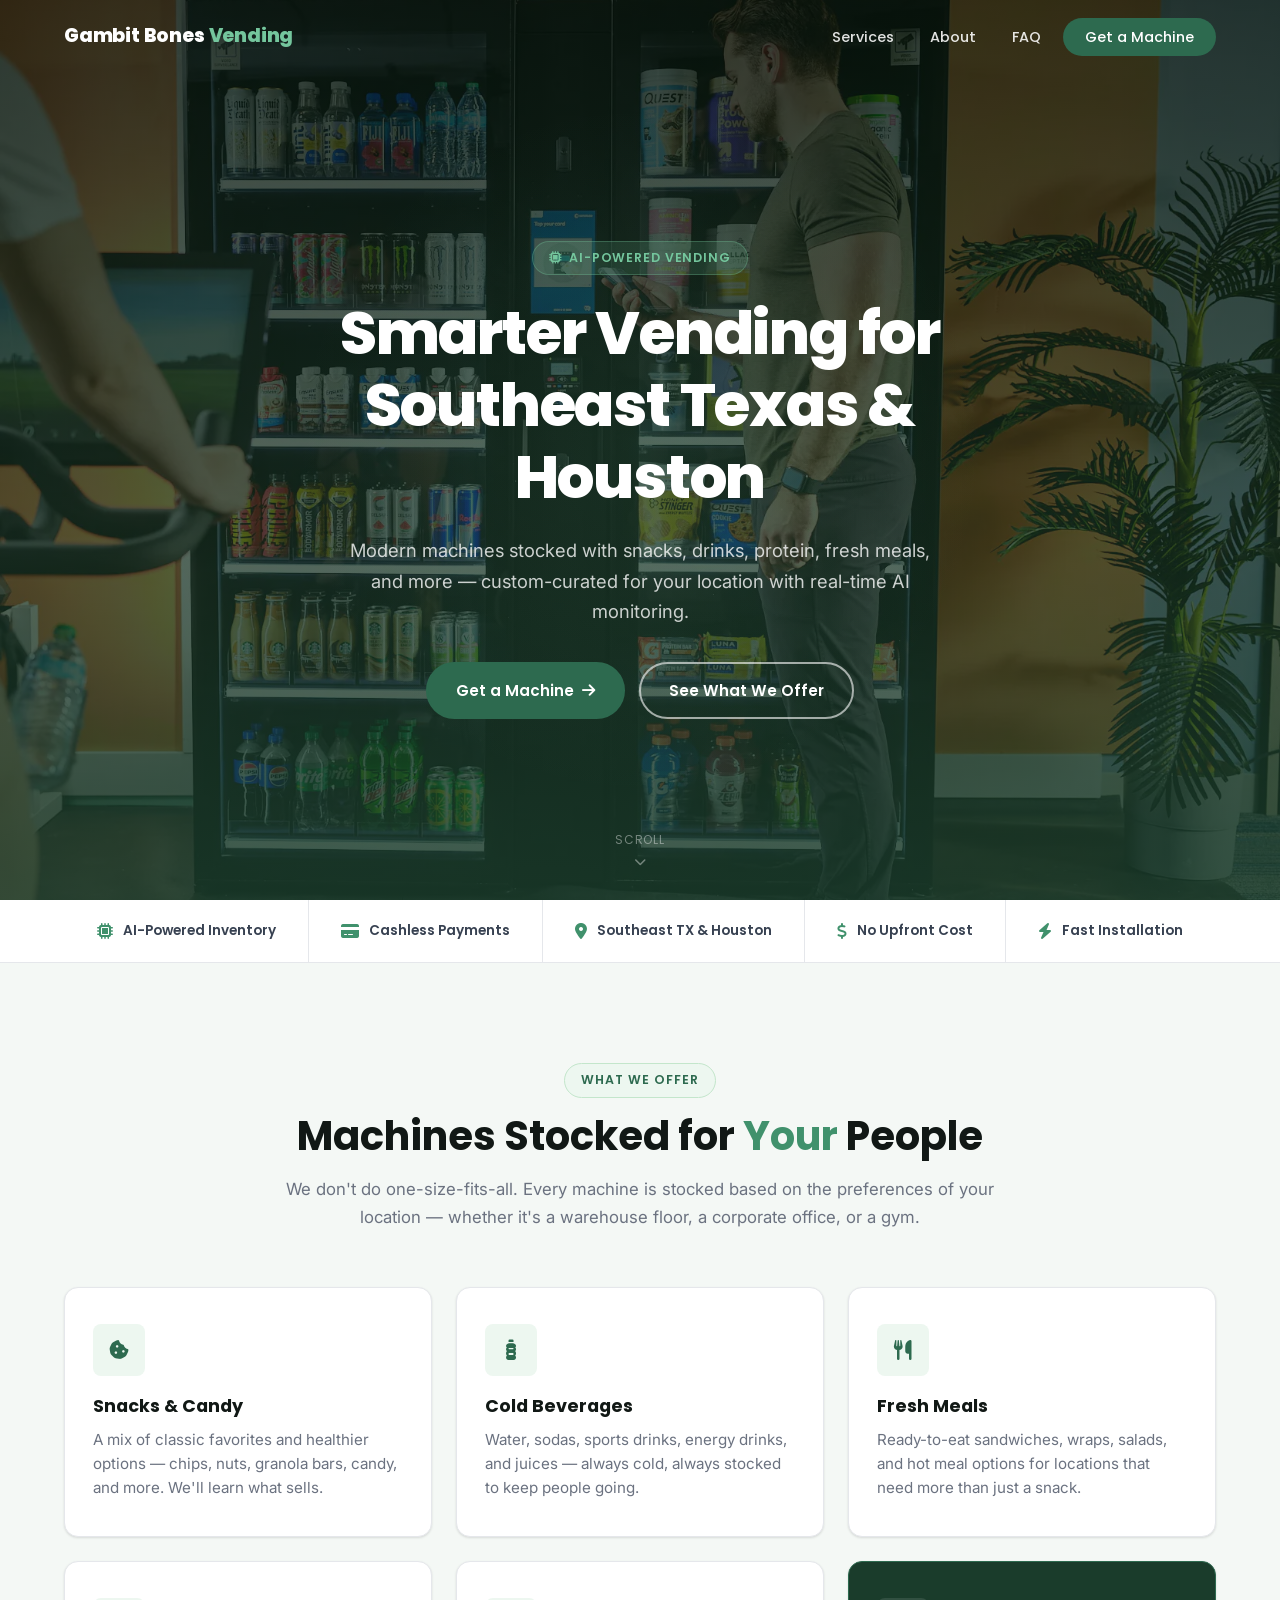
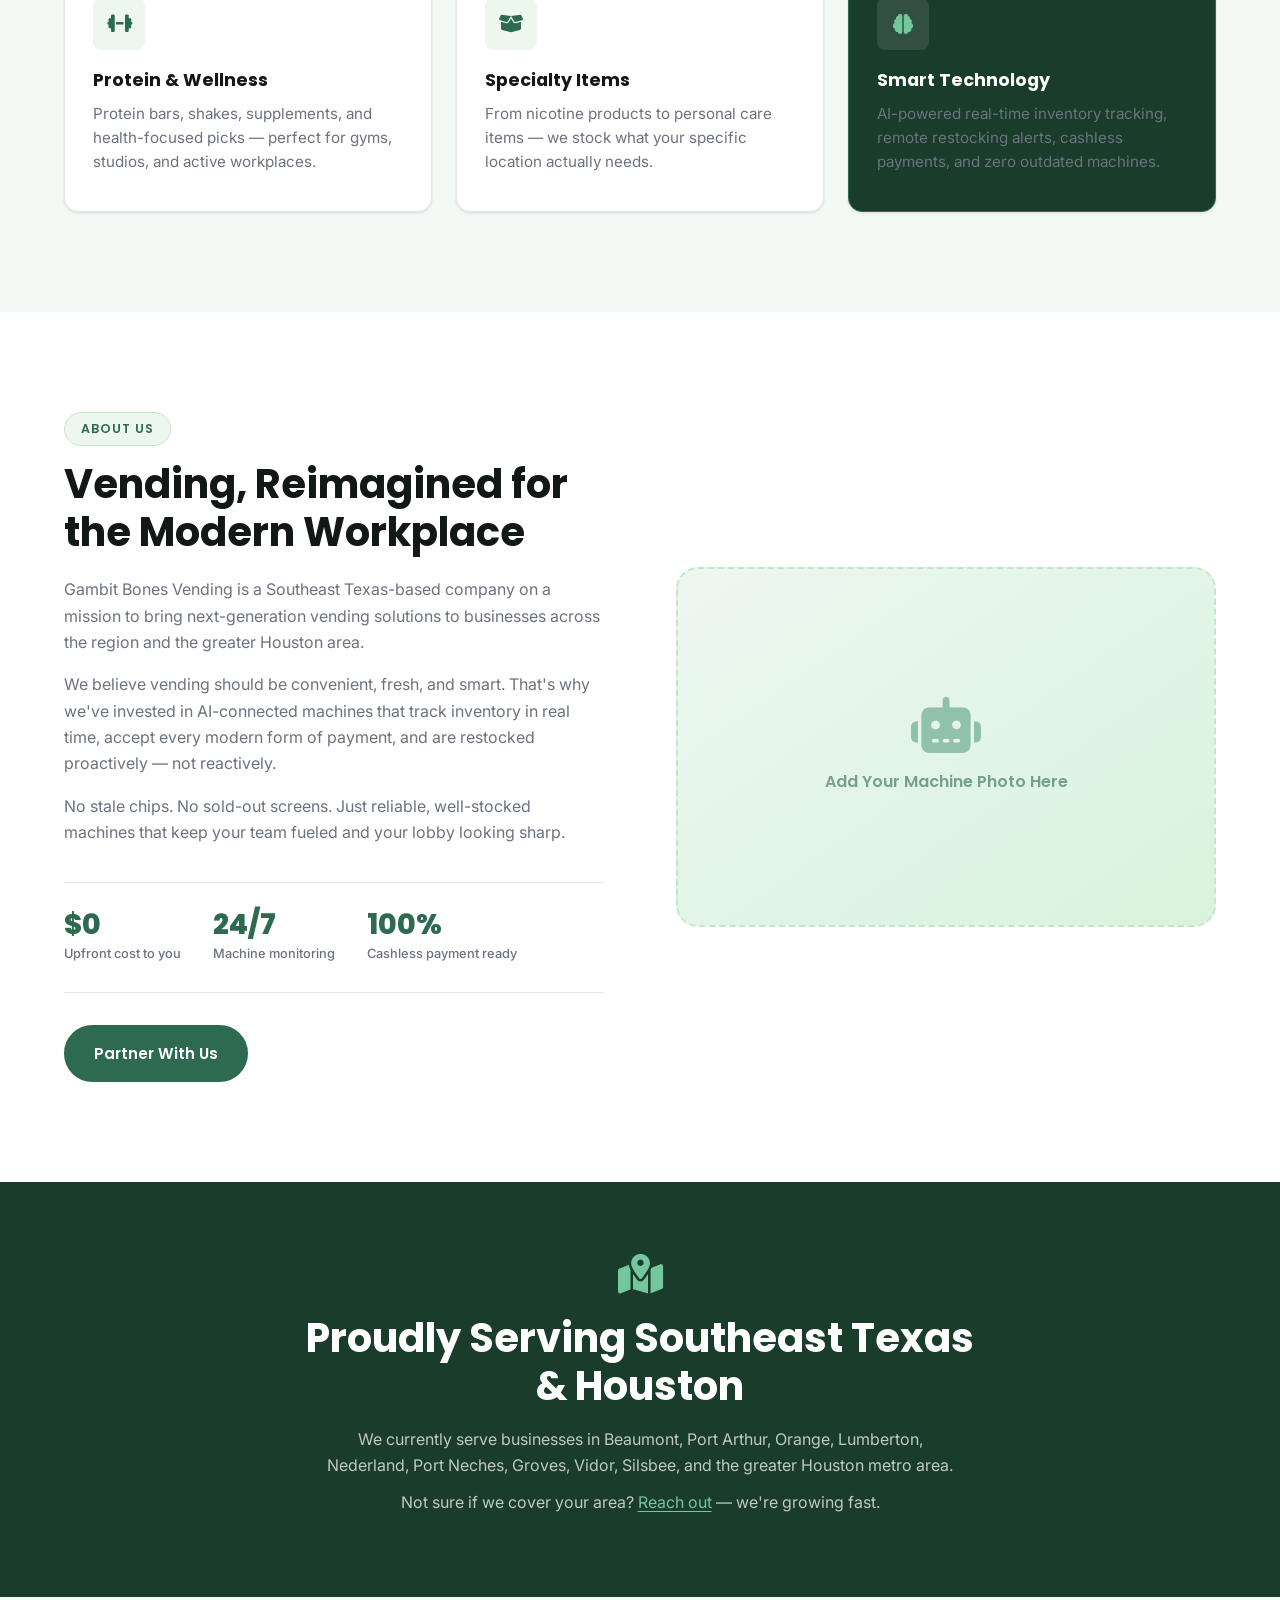
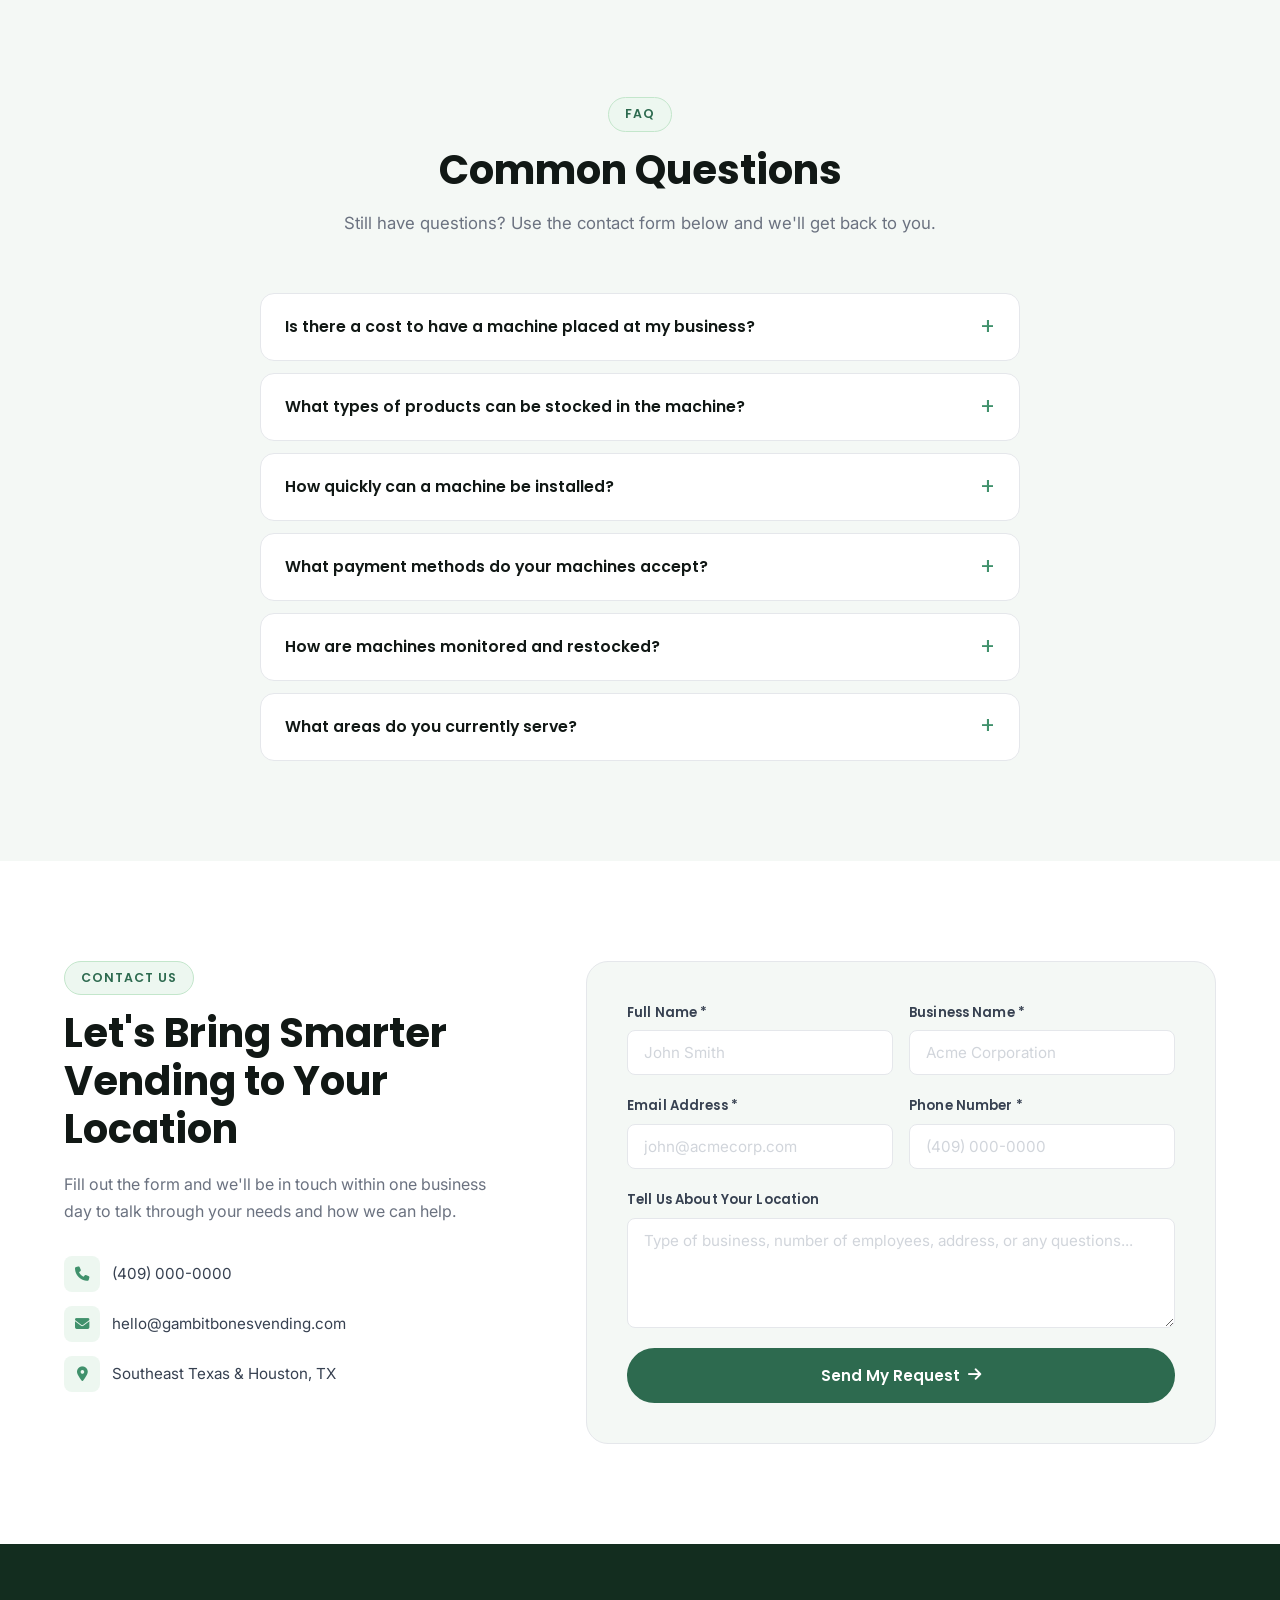
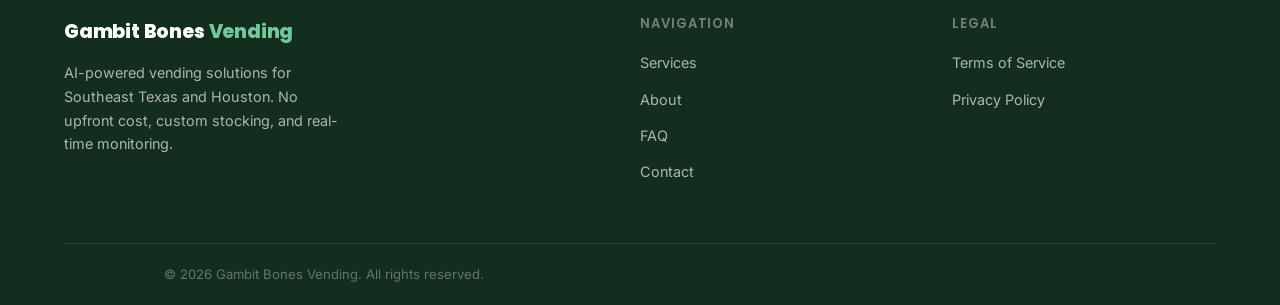
==== index.html @ fe69d811 "Initial commit — Gambit Bones Vending website" ====
<!DOCTYPE html>
<html lang="en">
<head>
  <meta charset="UTF-8" />
  <meta name="viewport" content="width=device-width, initial-scale=1.0" />
  <meta name="description" content="Gambit Bones Vending — AI-powered vending machines serving Southeast Texas and Houston. Custom stocking, cashless payments, and smart monitoring. No upfront cost." />
  <meta name="robots" content="index, follow" />

  <!-- Open Graph -->
  <meta property="og:type" content="website" />
  <meta property="og:title" content="Gambit Bones Vending | Southeast Texas & Houston" />
  <meta property="og:description" content="Modern, AI-powered vending machines for your business. Custom stocking — snacks, drinks, protein, meals, and more." />
  <!-- <meta property="og:image" content="images/og-image.jpg" /> -->

  <title>Gambit Bones Vending | Southeast Texas &amp; Houston</title>

  <!-- Fonts -->
  <link rel="preconnect" href="https://fonts.googleapis.com" />
  <link rel="preconnect" href="https://fonts.gstatic.com" crossorigin />
  <link href="https://fonts.googleapis.com/css2?family=Poppins:wght@400;600;700;800&family=Inter:wght@400;500;600&display=swap" rel="stylesheet" />

  <!-- Font Awesome 6 -->
  <link rel="stylesheet" href="https://cdnjs.cloudflare.com/ajax/libs/font-awesome/6.5.0/css/all.min.css" crossorigin="anonymous" referrerpolicy="no-referrer" />

  <!-- Styles -->
  <link rel="stylesheet" href="css/styles.css" />
</head>
<body>

  <!-- ============================================================
       NAVIGATION
  ============================================================ -->
  <header class="nav-header" id="navHeader">
    <nav class="nav-container" aria-label="Main navigation">

      <a href="#home" class="nav-logo" aria-label="Gambit Bones Vending — home">
        <!--
          LOGO: Replace the text below with your logo image once ready:
          <img src="images/logo.svg" alt="Gambit Bones Vending" height="38" />
        -->
        <span class="logo-text">Gambit Bones <span class="logo-accent">Vending</span></span>
      </a>

      <button class="nav-toggle" id="navToggle" aria-label="Toggle navigation" aria-expanded="false">
        <span></span>
        <span></span>
        <span></span>
      </button>

      <ul class="nav-links" id="navLinks" role="list">
        <li><a href="#services">Services</a></li>
        <li><a href="#about">About</a></li>
        <li><a href="#faq">FAQ</a></li>
        <li><a href="#contact" class="nav-cta">Get a Machine</a></li>
      </ul>

    </nav>
  </header>


  <!-- ============================================================
       HERO
  ============================================================ -->
  <section class="hero" id="home" aria-labelledby="heroHeading">

    <div class="hero-content">
      <span class="hero-badge">
        <i class="fa-solid fa-microchip"></i>
        AI-Powered Vending
      </span>

      <h1 id="heroHeading">
        Smarter Vending for<br />Southeast Texas &amp; Houston
      </h1>

      <p>
        Modern machines stocked with snacks, drinks, protein, fresh meals, and more —
        custom-curated for your location with real-time AI monitoring.
      </p>

      <div class="hero-cta-group">
        <a href="#contact" class="btn btn-primary">
          Get a Machine <i class="fa-solid fa-arrow-right"></i>
        </a>
        <a href="#services" class="btn btn-outline">
          See What We Offer
        </a>
      </div>
    </div>

    <div class="hero-scroll-hint" aria-hidden="true">
      <span>Scroll</span>
      <i class="fa-solid fa-chevron-down"></i>
    </div>

  </section>


  <!-- ============================================================
       TRUST BAR
  ============================================================ -->
  <section class="trust-bar" aria-label="Key features">
    <div class="container">
      <ul class="trust-items" role="list">
        <li class="trust-item">
          <i class="fa-solid fa-microchip" aria-hidden="true"></i>
          <span>AI-Powered Inventory</span>
        </li>
        <li class="trust-item">
          <i class="fa-solid fa-credit-card" aria-hidden="true"></i>
          <span>Cashless Payments</span>
        </li>
        <li class="trust-item">
          <i class="fa-solid fa-location-dot" aria-hidden="true"></i>
          <span>Southeast TX &amp; Houston</span>
        </li>
        <li class="trust-item">
          <i class="fa-solid fa-dollar-sign" aria-hidden="true"></i>
          <span>No Upfront Cost</span>
        </li>
        <li class="trust-item">
          <i class="fa-solid fa-bolt" aria-hidden="true"></i>
          <span>Fast Installation</span>
        </li>
      </ul>
    </div>
  </section>


  <!-- ============================================================
       SERVICES
  ============================================================ -->
  <section class="services" id="services" aria-labelledby="servicesHeading">
    <div class="container">

      <div class="section-header">
        <span class="section-tag">What We Offer</span>
        <h2 id="servicesHeading">Machines Stocked for <em>Your</em> People</h2>
        <p>
          We don't do one-size-fits-all. Every machine is stocked based on the preferences
          of your location — whether it's a warehouse floor, a corporate office, or a gym.
        </p>
      </div>

      <div class="services-grid">

        <div class="service-card">
          <div class="service-icon" aria-hidden="true"><i class="fa-solid fa-cookie-bite"></i></div>
          <h3>Snacks &amp; Candy</h3>
          <p>A mix of classic favorites and healthier options — chips, nuts, granola bars, candy, and more. We'll learn what sells.</p>
        </div>

        <div class="service-card">
          <div class="service-icon" aria-hidden="true"><i class="fa-solid fa-bottle-water"></i></div>
          <h3>Cold Beverages</h3>
          <p>Water, sodas, sports drinks, energy drinks, and juices — always cold, always stocked to keep people going.</p>
        </div>

        <div class="service-card">
          <div class="service-icon" aria-hidden="true"><i class="fa-solid fa-utensils"></i></div>
          <h3>Fresh Meals</h3>
          <p>Ready-to-eat sandwiches, wraps, salads, and hot meal options for locations that need more than just a snack.</p>
        </div>

        <div class="service-card">
          <div class="service-icon" aria-hidden="true"><i class="fa-solid fa-dumbbell"></i></div>
          <h3>Protein &amp; Wellness</h3>
          <p>Protein bars, shakes, supplements, and health-focused picks — perfect for gyms, studios, and active workplaces.</p>
        </div>

        <div class="service-card">
          <div class="service-icon" aria-hidden="true"><i class="fa-solid fa-box-open"></i></div>
          <h3>Specialty Items</h3>
          <p>From nicotine products to personal care items — we stock what your specific location actually needs.</p>
        </div>

        <div class="service-card service-card--featured">
          <div class="service-icon" aria-hidden="true"><i class="fa-solid fa-brain"></i></div>
          <h3>Smart Technology</h3>
          <p>AI-powered real-time inventory tracking, remote restocking alerts, cashless payments, and zero outdated machines.</p>
        </div>

      </div>
    </div>
  </section>


  <!-- ============================================================
       ABOUT
  ============================================================ -->
  <section class="about" id="about" aria-labelledby="aboutHeading">
    <div class="container">
      <div class="about-grid">

        <div class="about-content">
          <span class="section-tag">About Us</span>
          <h2 id="aboutHeading">Vending, Reimagined for the Modern Workplace</h2>

          <p>
            Gambit Bones Vending is a Southeast Texas-based company on a mission to bring
            next-generation vending solutions to businesses across the region and the greater
            Houston area.
          </p>
          <p>
            We believe vending should be convenient, fresh, and smart. That's why we've invested
            in AI-connected machines that track inventory in real time, accept every modern form
            of payment, and are restocked proactively — not reactively.
          </p>
          <p>
            No stale chips. No sold-out screens. Just reliable, well-stocked machines that keep
            your team fueled and your lobby looking sharp.
          </p>

          <div class="about-stats" aria-label="Key stats">
            <div class="stat">
              <span class="stat-number">$0</span>
              <span class="stat-label">Upfront cost to you</span>
            </div>
            <div class="stat">
              <span class="stat-number">24/7</span>
              <span class="stat-label">Machine monitoring</span>
            </div>
            <div class="stat">
              <span class="stat-number">100%</span>
              <span class="stat-label">Cashless payment ready</span>
            </div>
          </div>

          <a href="#contact" class="btn btn-primary">Partner With Us</a>
        </div>

        <div class="about-image">
          <!--
            PHOTO: Replace this placeholder with your vending machine photo:
            <img src="images/about-machine.jpg" alt="Gambit Bones Vending machine in an office setting"
                 style="width:100%;border-radius:22px;object-fit:cover;" />
          -->
          <div class="about-image-placeholder" aria-hidden="true">
            <i class="fa-solid fa-robot"></i>
            <p>Add Your Machine Photo Here</p>
          </div>
        </div>

      </div>
    </div>
  </section>


  <!-- ============================================================
       SERVICE AREA BANNER
  ============================================================ -->
  <section class="area" aria-labelledby="areaHeading">
    <div class="container">
      <div class="area-content">
        <i class="fa-solid fa-map-location-dot area-icon" aria-hidden="true"></i>
        <h2 id="areaHeading">Proudly Serving Southeast Texas &amp; Houston</h2>
        <p>
          We currently serve businesses in Beaumont, Port Arthur, Orange, Lumberton, Nederland,
          Port Neches, Groves, Vidor, Silsbee, and the greater Houston metro area.
        </p>
        <p>
          Not sure if we cover your area?
          <a href="#contact">Reach out</a> — we're growing fast.
        </p>
      </div>
    </div>
  </section>


  <!-- ============================================================
       FAQ
  ============================================================ -->
  <section class="faq" id="faq" aria-labelledby="faqHeading">
    <div class="container">

      <div class="section-header">
        <span class="section-tag">FAQ</span>
        <h2 id="faqHeading">Common Questions</h2>
        <p>Still have questions? Use the contact form below and we'll get back to you.</p>
      </div>

      <div class="faq-list">

        <details class="faq-item">
          <summary>Is there a cost to have a machine placed at my business?</summary>
          <div class="faq-answer">
            <p>
              No — there is no upfront cost to businesses. We handle machine placement,
              installation, stocking, and maintenance at no charge to you. We earn revenue
              from product sales, making it a win-win for your business.
            </p>
          </div>
        </details>

        <details class="faq-item">
          <summary>What types of products can be stocked in the machine?</summary>
          <div class="faq-answer">
            <p>
              We offer a wide variety of products including snacks, candy, cold beverages,
              protein bars and shakes, fresh meals, and specialty items. Every machine is
              tailored to the preferences and needs of your specific location.
            </p>
          </div>
        </details>

        <details class="faq-item">
          <summary>How quickly can a machine be installed?</summary>
          <div class="faq-answer">
            <p>
              After we assess your space and finalize the placement agreement, most
              installations are completed within a few business days. We handle all
              logistics — you just pick the spot.
            </p>
          </div>
        </details>

        <details class="faq-item">
          <summary>What payment methods do your machines accept?</summary>
          <div class="faq-answer">
            <p>
              Our machines accept all major credit and debit cards, contactless payments
              (Apple Pay, Google Pay), and cash where applicable. We're cashless-first
              because it's faster, cleaner, and more convenient.
            </p>
          </div>
        </details>

        <details class="faq-item">
          <summary>How are machines monitored and restocked?</summary>
          <div class="faq-answer">
            <p>
              Our machines are connected to an AI-powered monitoring system that tracks
              inventory levels in real time. We receive automated restocking alerts and
              schedule service visits proactively — so your machine is never empty or
              running stale product.
            </p>
          </div>
        </details>

        <details class="faq-item">
          <summary>What areas do you currently serve?</summary>
          <div class="faq-answer">
            <p>
              We serve Southeast Texas — including Beaumont, Port Arthur, Orange, Nederland,
              Lumberton, Vidor, and surrounding communities — as well as the greater Houston
              metro area. Contact us to confirm availability at your specific location.
            </p>
          </div>
        </details>

      </div>
    </div>
  </section>


  <!-- ============================================================
       CONTACT / LEAD FORM
  ============================================================ -->
  <section class="contact" id="contact" aria-labelledby="contactHeading">
    <div class="container">
      <div class="contact-grid">

        <div class="contact-info">
          <span class="section-tag">Contact Us</span>
          <h2 id="contactHeading">Let's Bring Smarter Vending to Your Location</h2>
          <p>
            Fill out the form and we'll be in touch within one business day to talk through
            your needs and how we can help.
          </p>

          <ul class="contact-details" role="list">
            <li>
              <i class="fa-solid fa-phone" aria-hidden="true"></i>
              <!-- Replace with real phone number -->
              <a href="tel:+14090000000">(409) 000-0000</a>
            </li>
            <li>
              <i class="fa-solid fa-envelope" aria-hidden="true"></i>
              <!-- Replace with real email -->
              <a href="mailto:hello@gambitbonesvending.com">hello@gambitbonesvending.com</a>
            </li>
            <li>
              <i class="fa-solid fa-location-dot" aria-hidden="true"></i>
              Southeast Texas &amp; Houston, TX
            </li>
          </ul>
        </div>

        <div class="contact-form-wrapper">
          <!--
            Netlify Forms: This form is automatically processed by Netlify.
            The data-netlify="true" attribute enables form capture.
            The netlify-honeypot="bot-field" helps prevent spam.
          -->
          <form
            name="contact"
            method="POST"
            data-netlify="true"
            netlify-honeypot="bot-field"
            class="contact-form"
            id="contactForm"
            novalidate
          >
            <input type="hidden" name="form-name" value="contact" />

            <!-- Honeypot spam prevention — hidden from real users -->
            <p class="hidden" aria-hidden="true">
              <label>Do not fill this out: <input name="bot-field" tabindex="-1" /></label>
            </p>

            <div class="form-row">
              <div class="form-group">
                <label for="name">Full Name <span aria-hidden="true">*</span></label>
                <input
                  type="text"
                  id="name"
                  name="name"
                  placeholder="John Smith"
                  required
                  autocomplete="name"
                />
              </div>
              <div class="form-group">
                <label for="business">Business Name <span aria-hidden="true">*</span></label>
                <input
                  type="text"
                  id="business"
                  name="business"
                  placeholder="Acme Corporation"
                  required
                  autocomplete="organization"
                />
              </div>
            </div>

            <div class="form-row">
              <div class="form-group">
                <label for="email">Email Address <span aria-hidden="true">*</span></label>
                <input
                  type="email"
                  id="email"
                  name="email"
                  placeholder="john@acmecorp.com"
                  required
                  autocomplete="email"
                />
              </div>
              <div class="form-group">
                <label for="phone">Phone Number <span aria-hidden="true">*</span></label>
                <input
                  type="tel"
                  id="phone"
                  name="phone"
                  placeholder="(409) 000-0000"
                  required
                  autocomplete="tel"
                />
              </div>
            </div>

            <div class="form-group">
              <label for="message">Tell Us About Your Location</label>
              <textarea
                id="message"
                name="message"
                rows="4"
                placeholder="Type of business, number of employees, address, or any questions..."
              ></textarea>
            </div>

            <button type="submit" class="btn btn-primary btn-full" id="submitBtn">
              Send My Request <i class="fa-solid fa-arrow-right" aria-hidden="true"></i>
            </button>

          </form>
        </div>

      </div>
    </div>
  </section>


  <!-- ============================================================
       FOOTER
  ============================================================ -->
  <footer class="footer">
    <div class="container">

      <div class="footer-top">

        <div class="footer-brand">
          <span class="logo-text">Gambit Bones <span class="logo-accent">Vending</span></span>
          <p>AI-powered vending solutions for Southeast Texas and Houston. No upfront cost, custom stocking, and real-time monitoring.</p>
        </div>

        <div class="footer-links">
          <h4>Navigation</h4>
          <ul role="list">
            <li><a href="#services">Services</a></li>
            <li><a href="#about">About</a></li>
            <li><a href="#faq">FAQ</a></li>
            <li><a href="#contact">Contact</a></li>
          </ul>
        </div>

        <div class="footer-legal">
          <h4>Legal</h4>
          <ul role="list">
            <li><a href="terms.html">Terms of Service</a></li>
            <li><a href="privacy.html">Privacy Policy</a></li>
          </ul>
        </div>

      </div>

      <div class="footer-bottom">
        <p>&copy; <span id="footerYear">2026</span> Gambit Bones Vending. All rights reserved.</p>
      </div>

    </div>
  </footer>


  <!-- ============================================================
       SCRIPTS
  ============================================================ -->
  <script>
    // ── Mobile nav toggle ──
    const navToggle = document.getElementById('navToggle');
    const navLinks  = document.getElementById('navLinks');
    const navHeader = document.getElementById('navHeader');

    navToggle.addEventListener('click', () => {
      const isOpen = navLinks.classList.toggle('open');
      navToggle.classList.toggle('active', isOpen);
      navToggle.setAttribute('aria-expanded', String(isOpen));
    });

    // Close mobile nav on link click
    navLinks.querySelectorAll('a').forEach(link => {
      link.addEventListener('click', () => {
        navLinks.classList.remove('open');
        navToggle.classList.remove('active');
        navToggle.setAttribute('aria-expanded', 'false');
      });
    });

    // Sticky nav style on scroll
    window.addEventListener('scroll', () => {
      navHeader.classList.toggle('scrolled', window.scrollY > 24);
    });

    // ── Contact form – Netlify AJAX submission ──
    const form      = document.getElementById('contactForm');
    const submitBtn = document.getElementById('submitBtn');

    form.addEventListener('submit', async function (e) {
      e.preventDefault();

      submitBtn.disabled = true;
      submitBtn.innerHTML = '<i class="fa-solid fa-spinner fa-spin"></i> Sending…';

      const formData = new FormData(form);

      try {
        const response = await fetch('/', {
          method: 'POST',
          headers: { 'Content-Type': 'application/x-www-form-urlencoded' },
          body: new URLSearchParams(formData).toString(),
        });

        if (!response.ok) throw new Error('Network response was not ok');

        // Replace form with success state
        form.innerHTML = `
          <div class="form-success" role="status" aria-live="polite">
            <i class="fa-solid fa-circle-check" aria-hidden="true"></i>
            <h3>We Got Your Request!</h3>
            <p>Thanks for reaching out. We'll be in touch within one business day.</p>
          </div>
        `;
      } catch (err) {
        submitBtn.disabled = false;
        submitBtn.innerHTML = 'Send My Request <i class="fa-solid fa-arrow-right"></i>';
        alert('Something went wrong. Please try again or contact us directly by phone.');
      }
    });

    // ── Footer year ──
    document.getElementById('footerYear').textContent = new Date().getFullYear();
  </script>

</body>
</html>
---- css/styles.css ----
/* =============================================================
   Gambit Bones Vending — Stylesheet
   Colors: white palette + dark green accents
   Fonts: Poppins (headings) + Inter (body)
============================================================= */

/* -------------------------
   1. Custom Properties
------------------------- */
:root {
  --white: #ffffff;
  --off-white: #f4f8f5;
  --green-900: #132d1f;
  --green-800: #1a3c2b;
  --green-700: #2d6a4f;
  --green-600: #40916c;
  --green-400: #74c69d;
  --green-100: #d8f3dc;
  --green-50: #edf7f0;

  --text-900: #111815;
  --text-700: #374151;
  --text-500: #6b7280;
  --text-300: #d1d5db;
  --border: #e5e7eb;
  --border-green: #c3e6cb;

  --shadow-sm: 0 1px 3px rgba(0, 0, 0, 0.07), 0 1px 2px rgba(0, 0, 0, 0.05);
  --shadow-md: 0 4px 16px rgba(0, 0, 0, 0.09);
  --shadow-lg: 0 10px 40px rgba(0, 0, 0, 0.12);

  --radius-sm: 8px;
  --radius-md: 14px;
  --radius-lg: 22px;
  --radius-full: 100px;

  --transition: 0.22s ease;
  --max-width: 1200px;
}

/* -------------------------
   2. Reset & Base
------------------------- */
*, *::before, *::after {
  box-sizing: border-box;
  margin: 0;
  padding: 0;
}

html {
  scroll-behavior: smooth;
  font-size: 16px;
  overflow-x: hidden;
}

body {
  font-family: 'Inter', system-ui, -apple-system, sans-serif;
  color: var(--text-700);
  background: var(--white);
  line-height: 1.65;
  -webkit-font-smoothing: antialiased;
  overflow-x: hidden;
}

img, svg {
  display: block;
  max-width: 100%;
}

a {
  color: var(--green-700);
  text-decoration: none;
  transition: color var(--transition);
}

a:hover { color: var(--green-600); }

ul { list-style: none; }

/* -------------------------
   3. Typography
------------------------- */
h1, h2, h3, h4 {
  font-family: 'Poppins', sans-serif;
  color: var(--text-900);
  line-height: 1.2;
  font-weight: 700;
}

h1 { font-size: clamp(2.1rem, 5.5vw, 3.75rem); font-weight: 800; }
h2 { font-size: clamp(1.7rem, 3.5vw, 2.5rem); }
h3 { font-size: 1.25rem; }

p { max-width: 65ch; }

em { font-style: normal; color: var(--green-600); }

/* -------------------------
   4. Layout Utilities
------------------------- */
.container {
  width: 100%;
  max-width: var(--max-width);
  margin: 0 auto;
  padding: 0 24px;
}

.hidden { display: none !important; }

/* -------------------------
   5. Buttons
------------------------- */
.btn {
  display: inline-flex;
  align-items: center;
  gap: 8px;
  padding: 14px 28px;
  border-radius: var(--radius-full);
  font-family: 'Poppins', sans-serif;
  font-weight: 600;
  font-size: 0.95rem;
  cursor: pointer;
  border: 2px solid transparent;
  transition: all var(--transition);
  text-decoration: none;
}

.btn-primary {
  background: var(--green-700);
  color: var(--white);
  border-color: var(--green-700);
}
.btn-primary:hover {
  background: var(--green-800);
  border-color: var(--green-800);
  color: var(--white);
  transform: translateY(-1px);
  box-shadow: 0 6px 20px rgba(45, 106, 79, 0.35);
}

.btn-outline {
  background: transparent;
  color: var(--white);
  border-color: rgba(255, 255, 255, 0.6);
}
.btn-outline:hover {
  background: rgba(255, 255, 255, 0.12);
  border-color: var(--white);
  color: var(--white);
}

.btn-full { width: 100%; justify-content: center; }

/* -------------------------
   6. Section Header
------------------------- */
.section-header {
  text-align: center;
  margin-bottom: 56px;
}

.section-header p {
  font-size: 1.05rem;
  color: var(--text-500);
  margin: 16px auto 0;
}

.section-tag {
  display: inline-block;
  background: var(--green-50);
  color: var(--green-700);
  font-family: 'Poppins', sans-serif;
  font-size: 0.78rem;
  font-weight: 600;
  letter-spacing: 0.08em;
  text-transform: uppercase;
  padding: 6px 16px;
  border-radius: var(--radius-full);
  margin-bottom: 14px;
  border: 1px solid var(--border-green);
}

/* -------------------------
   7. Navigation
------------------------- */
.nav-header {
  position: fixed;
  top: 0;
  left: 0;
  right: 0;
  z-index: 1000;
  background: transparent;
  transition: background var(--transition), box-shadow var(--transition);
}

.nav-header.scrolled {
  background: rgba(255, 255, 255, 0.97);
  box-shadow: var(--shadow-sm);
  backdrop-filter: blur(8px);
}

.nav-container {
  display: flex;
  align-items: center;
  justify-content: space-between;
  max-width: var(--max-width);
  margin: 0 auto;
  padding: 0 24px;
  height: 72px;
}

.logo-text {
  font-family: 'Poppins', sans-serif;
  font-size: 1.2rem;
  font-weight: 800;
  color: var(--white);
  transition: color var(--transition);
  letter-spacing: -0.01em;
}

.nav-header.scrolled .logo-text { color: var(--text-900); }

.logo-accent { color: var(--green-400); }

.nav-header.scrolled .logo-accent { color: var(--green-600); }

.nav-links {
  display: flex;
  align-items: center;
  gap: 8px;
}

.nav-links li a {
  font-family: 'Poppins', sans-serif;
  font-size: 0.9rem;
  font-weight: 500;
  color: rgba(255, 255, 255, 0.88);
  padding: 8px 14px;
  border-radius: var(--radius-sm);
  transition: all var(--transition);
}

.nav-header.scrolled .nav-links li a {
  color: var(--text-700);
}

.nav-links li a:hover {
  color: var(--white);
  background: rgba(255, 255, 255, 0.1);
}

.nav-header.scrolled .nav-links li a:hover {
  color: var(--green-700);
  background: var(--green-50);
}

.nav-cta {
  background: var(--green-700) !important;
  color: var(--white) !important;
  border-radius: var(--radius-full) !important;
  padding: 9px 22px !important;
}

.nav-cta:hover {
  background: var(--green-800) !important;
  color: var(--white) !important;
  box-shadow: 0 4px 14px rgba(45, 106, 79, 0.3);
}

/* Hamburger */
.nav-toggle {
  display: none;
  flex-direction: column;
  gap: 5px;
  background: none;
  border: none;
  cursor: pointer;
  padding: 6px;
}

.nav-toggle span {
  display: block;
  width: 24px;
  height: 2px;
  background: var(--white);
  border-radius: 2px;
  transition: transform 0.28s ease, opacity 0.28s ease;
}

.nav-header.scrolled .nav-toggle span { background: var(--text-900); }

.nav-toggle.active span:nth-child(1) { transform: translateY(7px) rotate(45deg); }
.nav-toggle.active span:nth-child(2) { opacity: 0; }
.nav-toggle.active span:nth-child(3) { transform: translateY(-7px) rotate(-45deg); }

/* -------------------------
   8. Hero
------------------------- */
.hero {
  min-height: 100vh;
  display: flex;
  align-items: center;
  justify-content: center;
  text-align: center;
  position: relative;
  background-color: var(--green-800);
  background-image:
    linear-gradient(to bottom, rgba(6, 20, 12, 0.80) 0%, rgba(19, 45, 31, 0.72) 60%, rgba(26, 60, 43, 0.85) 100%),
    url('../assets/download.webp');
  background-size: cover;
  background-position: center 20%;
  overflow: hidden;
}

/* decorative circle */
.hero::before {
  content: '';
  position: absolute;
  width: 700px;
  height: 700px;
  border-radius: 50%;
  background: radial-gradient(circle, rgba(116, 198, 157, 0.08) 0%, transparent 70%);
  top: 50%;
  left: 50%;
  transform: translate(-50%, -50%);
  pointer-events: none;
}

.hero-content {
  position: relative;
  z-index: 1;
  padding: 120px 24px 60px;
  max-width: 820px;
  width: 100%;
}

.hero-badge {
  display: inline-flex;
  align-items: center;
  gap: 7px;
  background: rgba(116, 198, 157, 0.15);
  color: var(--green-400);
  border: 1px solid rgba(116, 198, 157, 0.3);
  font-family: 'Poppins', sans-serif;
  font-size: 0.78rem;
  font-weight: 600;
  letter-spacing: 0.07em;
  text-transform: uppercase;
  padding: 6px 16px;
  border-radius: var(--radius-full);
  margin-bottom: 22px;
}

.hero-content h1 {
  color: var(--white);
  margin-bottom: 22px;
  letter-spacing: -0.02em;
}

.hero-content p {
  font-size: clamp(1rem, 2vw, 1.15rem);
  color: rgba(255, 255, 255, 0.78);
  margin: 0 auto 36px;
  max-width: 600px;
}

.hero-cta-group {
  display: flex;
  gap: 14px;
  justify-content: center;
  flex-wrap: wrap;
}

.hero-scroll-hint {
  position: absolute;
  bottom: 32px;
  left: 50%;
  transform: translateX(-50%);
  display: flex;
  flex-direction: column;
  align-items: center;
  gap: 6px;
  color: rgba(255, 255, 255, 0.4);
  font-size: 0.75rem;
  font-family: 'Poppins', sans-serif;
  letter-spacing: 0.06em;
  text-transform: uppercase;
  animation: bounce 2s infinite;
}

@keyframes bounce {
  0%, 100% { transform: translateX(-50%) translateY(0); }
  50% { transform: translateX(-50%) translateY(6px); }
}

/* -------------------------
   9. Trust Bar
------------------------- */
.trust-bar {
  background: var(--white);
  border-bottom: 1px solid var(--border);
  padding: 0;
}

.trust-items {
  display: flex;
  align-items: center;
  justify-content: center;
  flex-wrap: wrap;
  gap: 0;
  padding: 0;
}

.trust-item {
  display: flex;
  align-items: center;
  gap: 10px;
  padding: 20px 32px;
  border-right: 1px solid var(--border);
  font-family: 'Poppins', sans-serif;
  font-size: 0.85rem;
  font-weight: 600;
  color: var(--text-700);
}

.trust-item:last-child { border-right: none; }

.trust-item i {
  color: var(--green-600);
  font-size: 1rem;
}

/* Grid children: prevent content from blowing out grid tracks */
.services-grid > *,
.about-grid > *,
.contact-grid > *,
.footer-top > * {
  min-width: 0;
}

/* -------------------------
   10. Services
------------------------- */
.services {
  padding: 100px 0;
  background: var(--off-white);
}

.services-grid {
  display: grid;
  grid-template-columns: repeat(3, 1fr);
  gap: 24px;
}

.service-card {
  background: var(--white);
  border-radius: var(--radius-md);
  padding: 36px 28px;
  border: 1px solid var(--border);
  transition: all var(--transition);
  box-shadow: var(--shadow-sm);
}

.service-card:hover {
  transform: translateY(-4px);
  box-shadow: var(--shadow-lg);
  border-color: var(--border-green);
}

.service-card--featured {
  background: var(--green-800);
  border-color: var(--green-700);
  color: rgba(255, 255, 255, 0.85);
}

.service-card--featured h3 { color: var(--white); }
.service-card--featured p { color: rgba(255, 255, 255, 0.75); max-width: 100%; }
.service-card--featured .service-icon { background: rgba(255, 255, 255, 0.1); color: var(--green-400); }
.service-card--featured:hover { border-color: var(--green-600); }

.service-icon {
  width: 52px;
  height: 52px;
  background: var(--green-50);
  color: var(--green-700);
  border-radius: var(--radius-sm);
  display: flex;
  align-items: center;
  justify-content: center;
  font-size: 1.25rem;
  margin-bottom: 20px;
}

.service-card h3 {
  margin-bottom: 10px;
  font-size: 1.1rem;
}

.service-card p {
  font-size: 0.95rem;
  color: var(--text-500);
  max-width: 100%;
  line-height: 1.6;
}

/* -------------------------
   11. About
------------------------- */
.about {
  padding: 100px 0;
  background: var(--white);
}

.about-grid {
  display: grid;
  grid-template-columns: 1fr 1fr;
  gap: 72px;
  align-items: center;
}

.about-content .section-tag { margin-bottom: 14px; }

.about-content h2 { margin-bottom: 20px; }

.about-content p {
  color: var(--text-500);
  margin-bottom: 16px;
  max-width: 100%;
  font-size: 1rem;
}

.about-stats {
  display: flex;
  gap: 32px;
  margin: 36px 0 32px;
  padding: 28px 0;
  border-top: 1px solid var(--border);
  border-bottom: 1px solid var(--border);
}

.stat {
  display: flex;
  flex-direction: column;
  gap: 4px;
}

.stat-number {
  font-family: 'Poppins', sans-serif;
  font-size: 1.75rem;
  font-weight: 800;
  color: var(--green-700);
  line-height: 1;
}

.stat-label {
  font-size: 0.8rem;
  color: var(--text-500);
  font-weight: 500;
}

.about-image {
  position: relative;
}

/*
  -------------------------------------------------------
  ABOUT SECTION PHOTO:
  To use a real photo, replace .about-image-placeholder
  with: <img src="images/about-machine.jpg" alt="Gambit Bones Vending Machine" />
  and add this CSS: img { border-radius: var(--radius-lg); object-fit: cover; }
  -------------------------------------------------------
*/
.about-image-placeholder {
  background: linear-gradient(145deg, var(--green-50) 0%, var(--green-100) 100%);
  border-radius: var(--radius-lg);
  border: 2px dashed var(--border-green);
  display: flex;
  flex-direction: column;
  align-items: center;
  justify-content: center;
  padding: 72px 40px;
  text-align: center;
  min-height: 360px;
  gap: 16px;
}

.about-image-placeholder i {
  font-size: 3.5rem;
  color: var(--green-600);
  opacity: 0.5;
}

.about-image-placeholder p {
  color: var(--green-700);
  font-family: 'Poppins', sans-serif;
  font-weight: 600;
  font-size: 1rem;
  opacity: 0.6;
  max-width: 100%;
  text-align: center;
}

/* -------------------------
   12. Service Area
------------------------- */
.area {
  background: var(--green-800);
  padding: 72px 0;
  text-align: center;
}

.area-content { max-width: 680px; margin: 0 auto; }

.area-icon {
  font-size: 2.5rem;
  color: var(--green-400);
  margin-bottom: 20px;
}

.area-content h2 {
  color: var(--white);
  margin-bottom: 16px;
}

.area-content p {
  color: rgba(255, 255, 255, 0.72);
  margin: 0 auto 10px;
  font-size: 1rem;
}

.area-content a {
  color: var(--green-400);
  text-decoration: underline;
  text-underline-offset: 3px;
}

.area-content a:hover { color: var(--green-100); }

/* -------------------------
   13. FAQ
------------------------- */
.faq {
  padding: 100px 0;
  background: var(--off-white);
}

.faq-list {
  max-width: 760px;
  margin: 0 auto;
  display: flex;
  flex-direction: column;
  gap: 12px;
}

.faq-item {
  background: var(--white);
  border: 1px solid var(--border);
  border-radius: var(--radius-md);
  overflow: hidden;
  transition: border-color var(--transition), box-shadow var(--transition);
}

.faq-item[open] {
  border-color: var(--border-green);
  box-shadow: var(--shadow-sm);
}

.faq-item summary {
  display: flex;
  align-items: center;
  justify-content: space-between;
  padding: 20px 24px;
  cursor: pointer;
  font-family: 'Poppins', sans-serif;
  font-size: 0.98rem;
  font-weight: 600;
  color: var(--text-900);
  list-style: none;
  user-select: none;
  transition: color var(--transition);
  gap: 16px;
}

.faq-item summary::-webkit-details-marker { display: none; }

.faq-item summary::after {
  content: '+';
  font-size: 1.4rem;
  font-weight: 400;
  color: var(--green-600);
  flex-shrink: 0;
  transition: transform var(--transition);
  line-height: 1;
}

.faq-item[open] summary::after {
  transform: rotate(45deg);
}

.faq-item[open] summary { color: var(--green-700); }

.faq-answer {
  padding: 0 24px 20px;
}

.faq-answer p {
  font-size: 0.97rem;
  color: var(--text-500);
  line-height: 1.7;
  max-width: 100%;
}

/* -------------------------
   14. Contact & Form
------------------------- */
.contact {
  padding: 100px 0;
  background: var(--white);
}

.contact-grid {
  display: grid;
  grid-template-columns: 1fr 1.4fr;
  gap: 72px;
  align-items: start;
}

.contact-info .section-tag { margin-bottom: 14px; }

.contact-info h2 { margin-bottom: 18px; }

.contact-info > p {
  color: var(--text-500);
  margin-bottom: 32px;
  max-width: 100%;
}

.contact-details {
  display: flex;
  flex-direction: column;
  gap: 14px;
}

.contact-details li {
  display: flex;
  align-items: center;
  gap: 12px;
  font-size: 0.95rem;
  color: var(--text-700);
}

.contact-details i {
  width: 36px;
  height: 36px;
  background: var(--green-50);
  color: var(--green-600);
  border-radius: var(--radius-sm);
  display: flex;
  align-items: center;
  justify-content: center;
  flex-shrink: 0;
  font-size: 0.9rem;
}

.contact-details a {
  color: var(--text-700);
}

.contact-details a:hover {
  color: var(--green-700);
}

/* Form */
.contact-form-wrapper {
  background: var(--off-white);
  border-radius: var(--radius-lg);
  padding: 40px;
  border: 1px solid var(--border);
}

.contact-form {
  display: flex;
  flex-direction: column;
  gap: 20px;
}

.form-row {
  display: grid;
  grid-template-columns: 1fr 1fr;
  gap: 16px;
}

.form-group {
  display: flex;
  flex-direction: column;
  gap: 7px;
}

.form-group label {
  font-family: 'Poppins', sans-serif;
  font-size: 0.82rem;
  font-weight: 600;
  color: var(--text-700);
  letter-spacing: 0.01em;
}

.form-group input,
.form-group textarea {
  width: 100%;
  padding: 12px 16px;
  border: 1.5px solid var(--border);
  border-radius: var(--radius-sm);
  font-family: 'Inter', sans-serif;
  font-size: 0.95rem;
  color: var(--text-900);
  background: var(--white);
  transition: border-color var(--transition), box-shadow var(--transition);
  outline: none;
}

.form-group input::placeholder,
.form-group textarea::placeholder {
  color: var(--text-300);
}

.form-group input:focus,
.form-group textarea:focus {
  border-color: var(--green-600);
  box-shadow: 0 0 0 3px rgba(64, 145, 108, 0.15);
}

.form-group textarea {
  resize: vertical;
  min-height: 110px;
}

.form-success {
  display: flex;
  flex-direction: column;
  align-items: center;
  text-align: center;
  padding: 40px 20px;
  gap: 14px;
}

.form-success i {
  font-size: 3rem;
  color: var(--green-600);
}

.form-success h3 {
  font-size: 1.3rem;
  color: var(--text-900);
}

.form-success p {
  color: var(--text-500);
  max-width: 100%;
}

/* -------------------------
   15. Footer
------------------------- */
.footer {
  background: var(--green-900);
  color: rgba(255, 255, 255, 0.65);
  padding: 72px 0 0;
}

.footer-top {
  display: grid;
  grid-template-columns: 2fr 1fr 1fr;
  gap: 48px;
  padding-bottom: 48px;
  border-bottom: 1px solid rgba(255, 255, 255, 0.1);
}

.footer-brand .logo-text {
  color: var(--white);
  display: inline-block;
  margin-bottom: 14px;
}

.footer-brand p {
  font-size: 0.9rem;
  line-height: 1.65;
  max-width: 280px;
}

.footer-links h4,
.footer-legal h4 {
  font-family: 'Poppins', sans-serif;
  font-size: 0.82rem;
  font-weight: 600;
  letter-spacing: 0.07em;
  text-transform: uppercase;
  color: rgba(255, 255, 255, 0.4);
  margin-bottom: 18px;
}

.footer-links ul li,
.footer-legal ul li {
  margin-bottom: 10px;
}

.footer-links ul li a,
.footer-legal ul li a {
  color: rgba(255, 255, 255, 0.65);
  font-size: 0.9rem;
  transition: color var(--transition);
}

.footer-links ul li a:hover,
.footer-legal ul li a:hover {
  color: var(--white);
}

.footer-bottom {
  padding: 20px 0;
  text-align: center;
  font-size: 0.82rem;
  color: rgba(255, 255, 255, 0.35);
}

/* -------------------------
   16. Inner Pages (Terms / Privacy)
------------------------- */
.inner-page-header {
  background: var(--green-800);
  padding: 120px 0 64px;
  text-align: center;
}

.inner-page-header h1 {
  color: var(--white);
  font-size: clamp(1.8rem, 4vw, 2.8rem);
}

.inner-page-header p {
  color: rgba(255, 255, 255, 0.65);
  font-size: 0.9rem;
  margin: 12px auto 0;
}

.inner-page-content {
  padding: 72px 0 96px;
  background: var(--white);
}

.inner-page-content .container {
  max-width: 760px;
}

.inner-page-content h2 {
  font-size: 1.3rem;
  margin-top: 40px;
  margin-bottom: 12px;
  color: var(--text-900);
}

.inner-page-content p,
.inner-page-content li {
  font-size: 0.97rem;
  color: var(--text-500);
  line-height: 1.75;
  max-width: 100%;
  margin-bottom: 12px;
}

.inner-page-content ul {
  list-style: disc;
  padding-left: 24px;
}

.inner-page-content a { color: var(--green-700); text-decoration: underline; text-underline-offset: 3px; }

/* -------------------------
   17. Media Queries
------------------------- */
@media (max-width: 1024px) {
  .services-grid {
    grid-template-columns: repeat(2, 1fr);
  }

  .about-grid {
    gap: 48px;
  }

  .trust-item {
    padding: 18px 20px;
  }
}

@media (max-width: 840px) {
  .contact-grid {
    grid-template-columns: 1fr;
    gap: 48px;
  }

  .footer-top {
    grid-template-columns: 1fr 1fr;
  }

  .footer-brand {
    grid-column: 1 / -1;
  }

  .about-grid {
    grid-template-columns: 1fr;
  }

  .about-image { order: -1; }
}

@media (max-width: 768px) {
  /* Nav mobile */
  .nav-toggle { display: flex; }

  .nav-links {
    position: fixed;
    top: 0;
    left: 0;
    right: 0;
    background: rgba(19, 45, 31, 0.98);
    backdrop-filter: blur(10px);
    flex-direction: column;
    align-items: stretch;
    /* 72px nav bar height + original 16px top padding */
    padding: 88px 24px 28px;
    gap: 4px;
    transform: translateY(-100%);
    visibility: hidden;
    transition: transform 0.3s ease, visibility 0.3s ease;
    border-bottom: 1px solid rgba(255, 255, 255, 0.1);
    z-index: 999;
  }

  .nav-links.open {
    transform: translateY(0);
    visibility: visible;
  }

  .nav-links li a {
    display: block;
    padding: 12px 16px;
    font-size: 1rem;
    color: rgba(255, 255, 255, 0.88);
    border-radius: var(--radius-sm);
  }

  .nav-cta {
    margin-top: 8px;
    text-align: center;
  }

  .nav-header.scrolled .nav-links { background: rgba(255, 255, 255, 0.97); }
  .nav-header.scrolled .nav-links li a { color: var(--text-700); }

  /* Services */
  .services-grid {
    grid-template-columns: 1fr;
  }

  /* Trust bar */
  .trust-items {
    flex-direction: column;
    align-items: flex-start;
  }

  .trust-item {
    border-right: none;
    border-bottom: 1px solid var(--border);
    width: 100%;
    padding: 16px 24px;
  }

  .trust-item:last-child { border-bottom: none; }

  /* Contact form */
  .form-row { grid-template-columns: 1fr; }

  .contact-form-wrapper { padding: 28px 20px; }

  /* About stats */
  .about-stats { gap: 20px; }
  .stat-number { font-size: 1.4rem; }
}

@media (max-width: 540px) {
  .hero-cta-group {
    flex-direction: column;
    align-items: center;
  }

  .btn { width: 100%; justify-content: center; }
  .btn-outline { width: auto; }

  .footer-top { grid-template-columns: 1fr; gap: 32px; }
}

@media (max-width: 480px) {
  /* Stack about stats vertically on very small screens */
  .about-stats {
    flex-direction: column;
    gap: 16px;
  }

  .stat {
    flex-direction: row;
    align-items: center;
    gap: 12px;
  }

  .stat-number { font-size: 1.3rem; }

  /* Reduce section vertical padding */
  .services,
  .about,
  .faq,
  .contact {
    padding: 64px 0;
  }

  /* Tighten section header spacing */
  .section-header { margin-bottom: 36px; }

  /* Tighten container horizontal padding */
  .container { padding: 0 16px; }
}
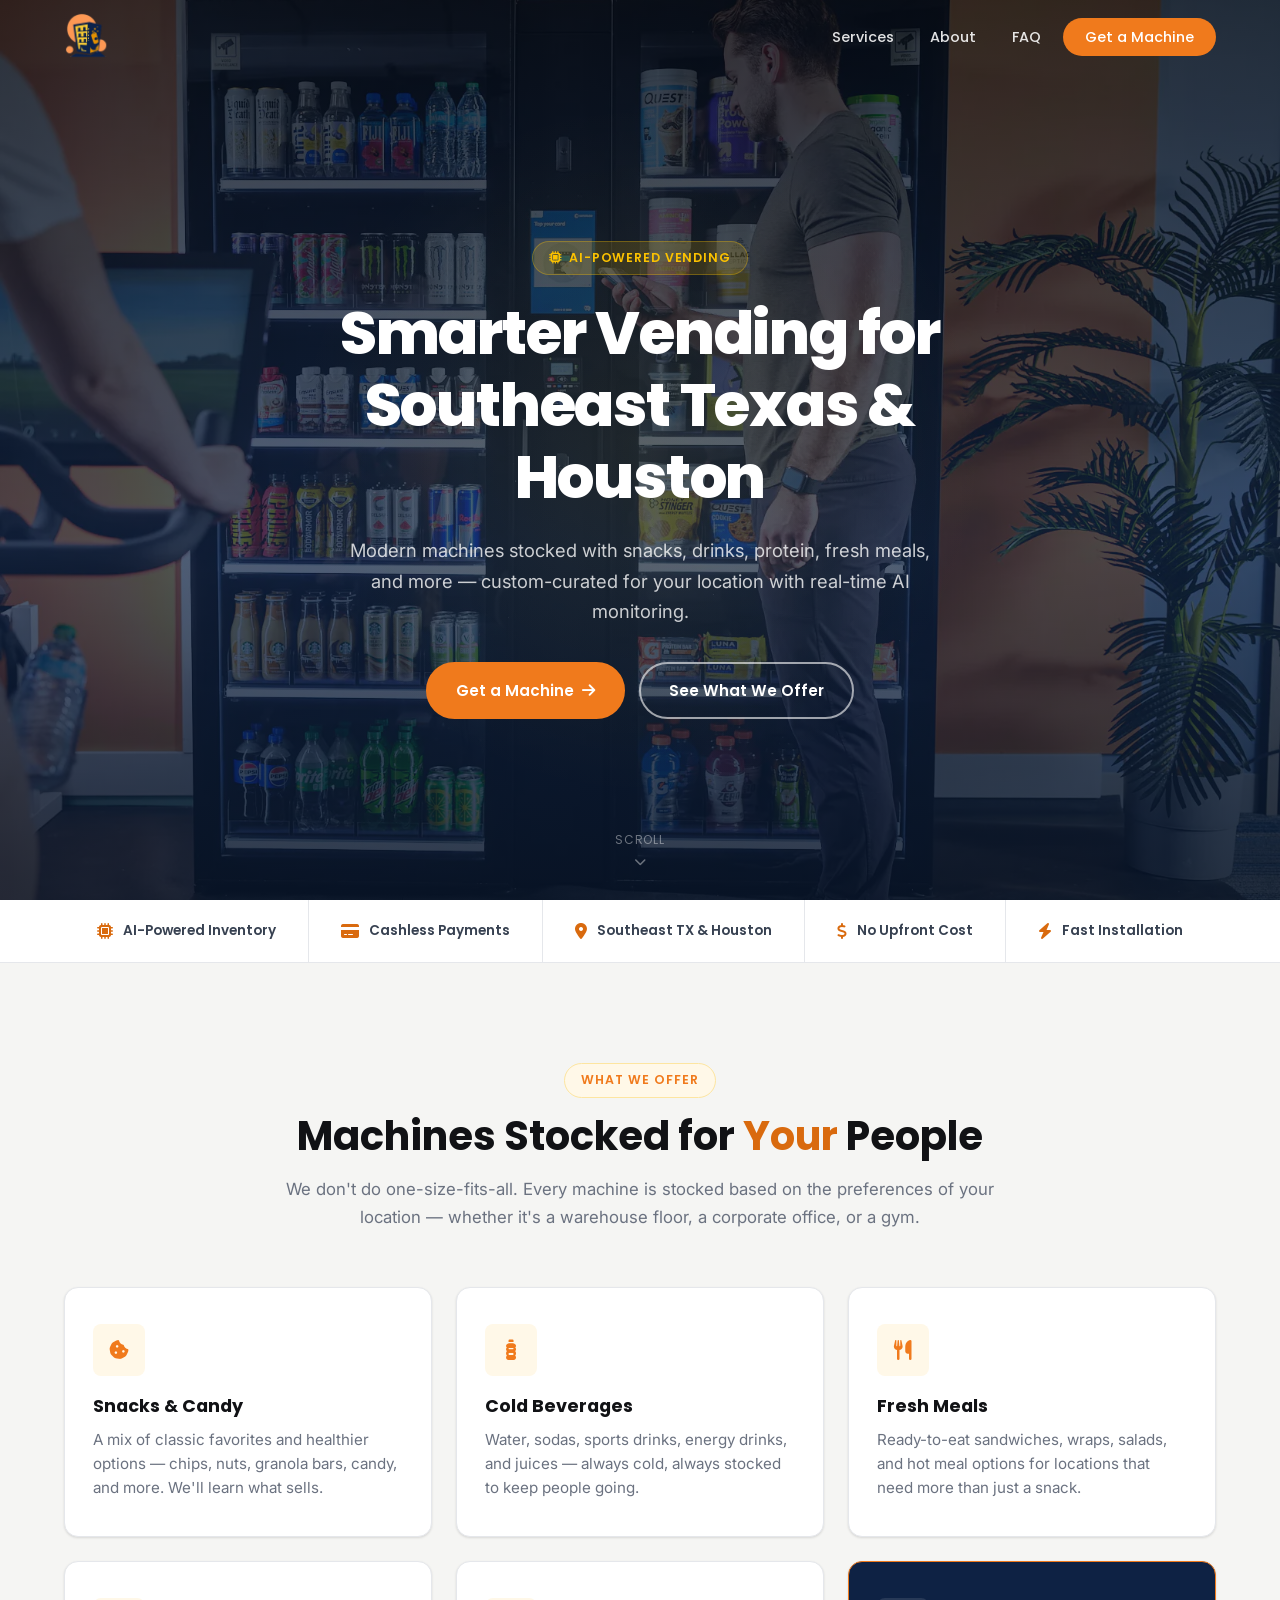
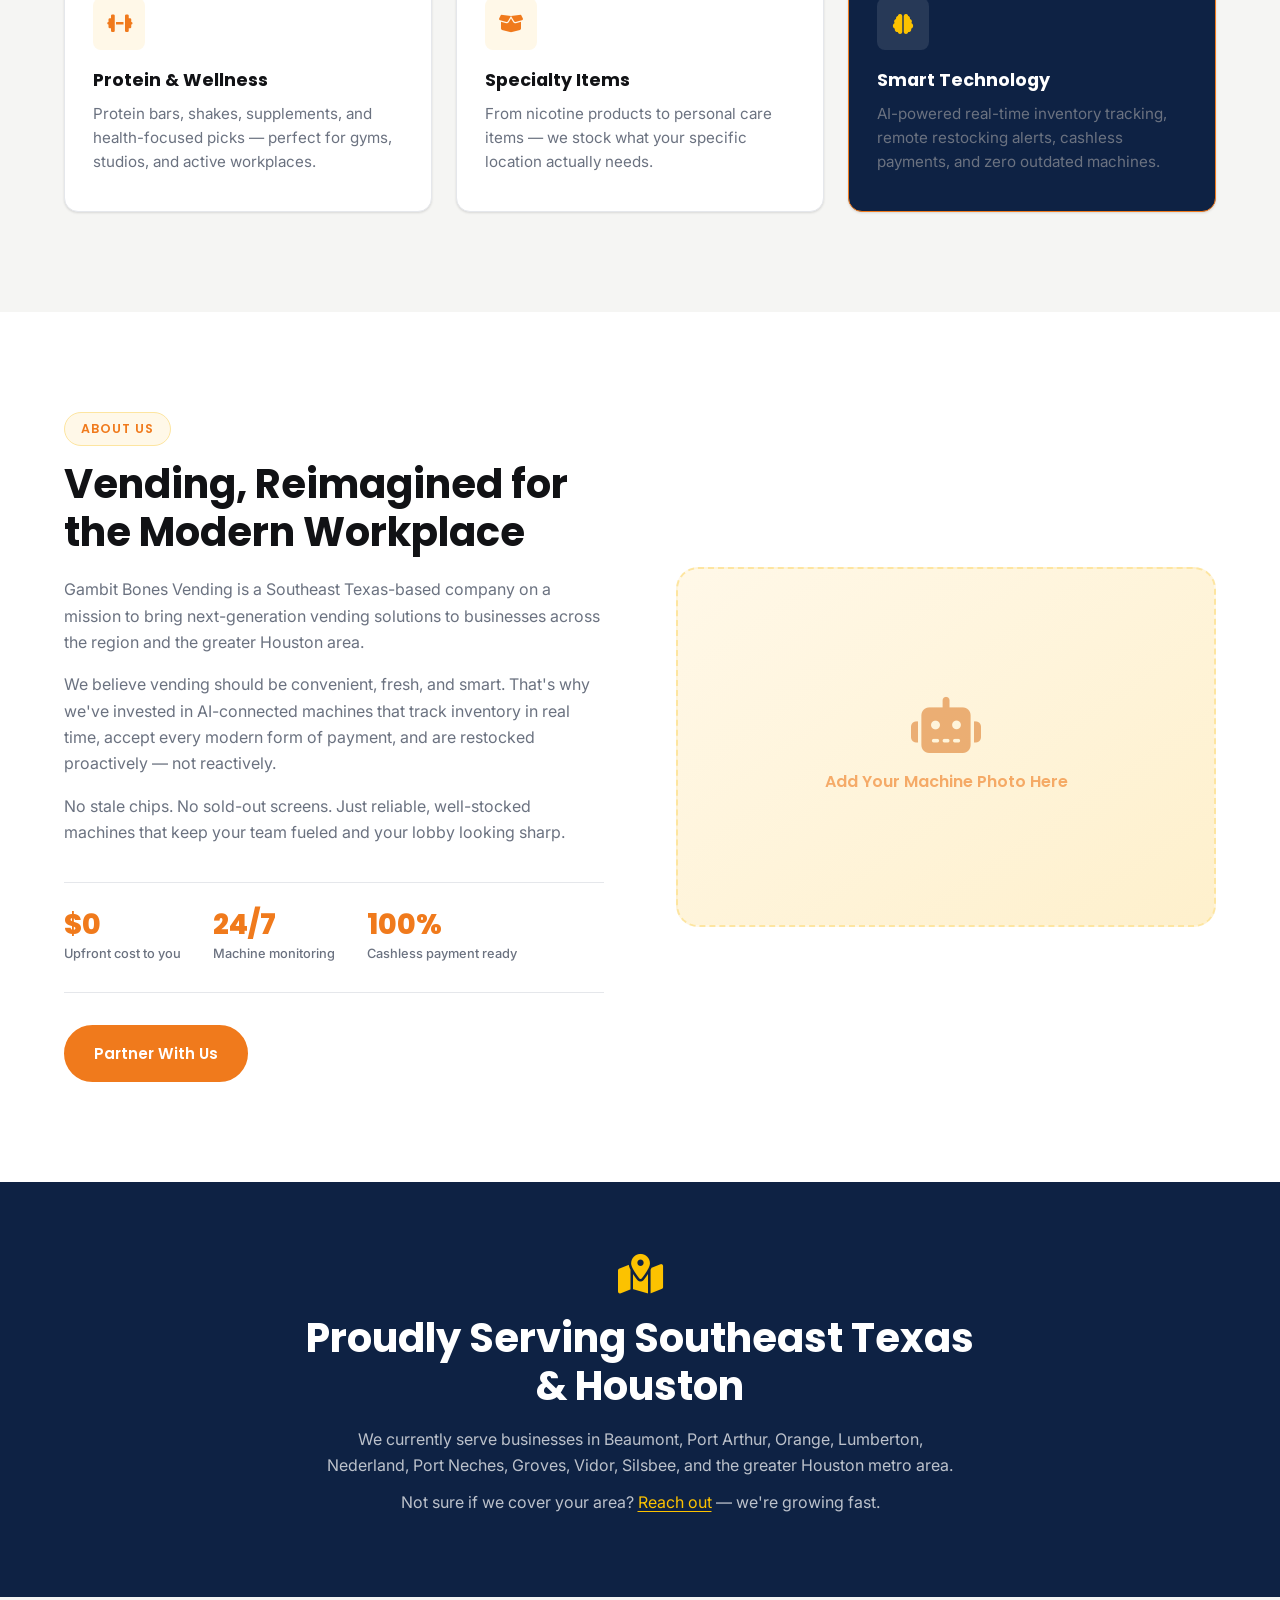
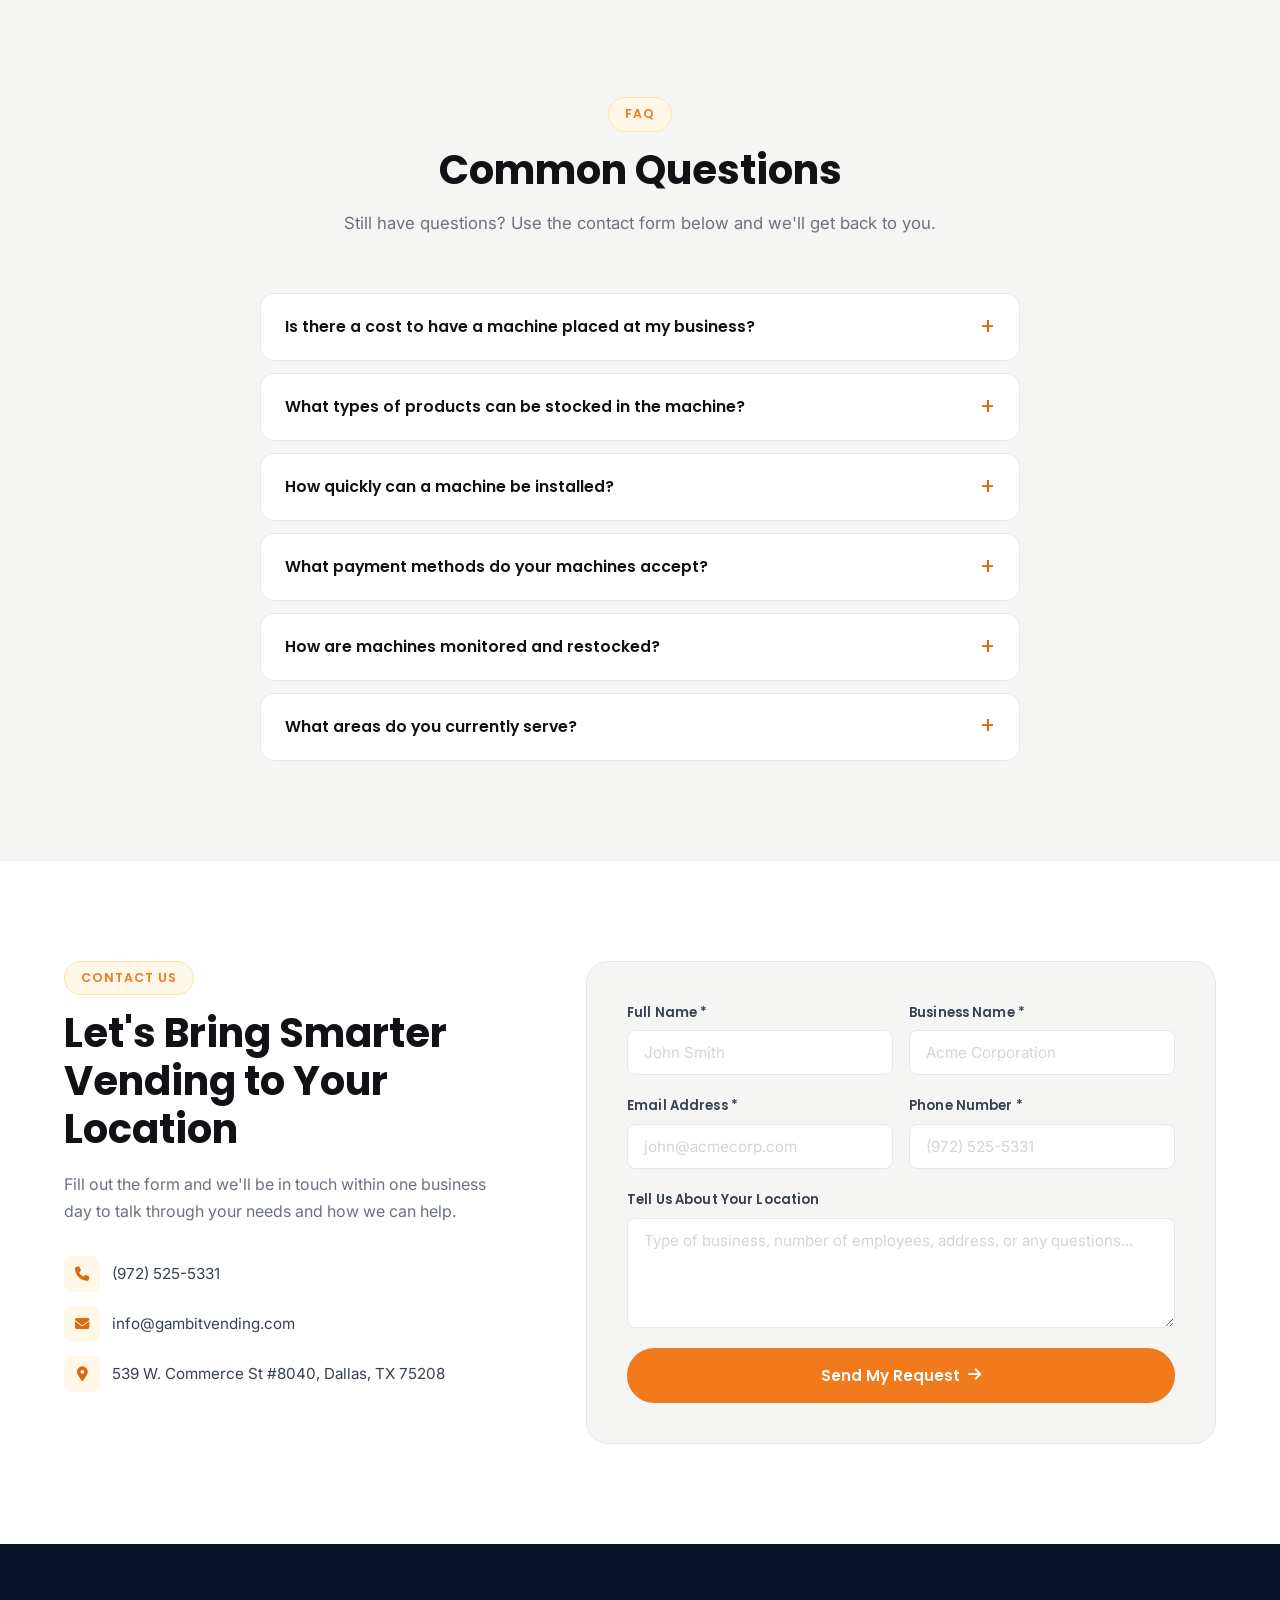
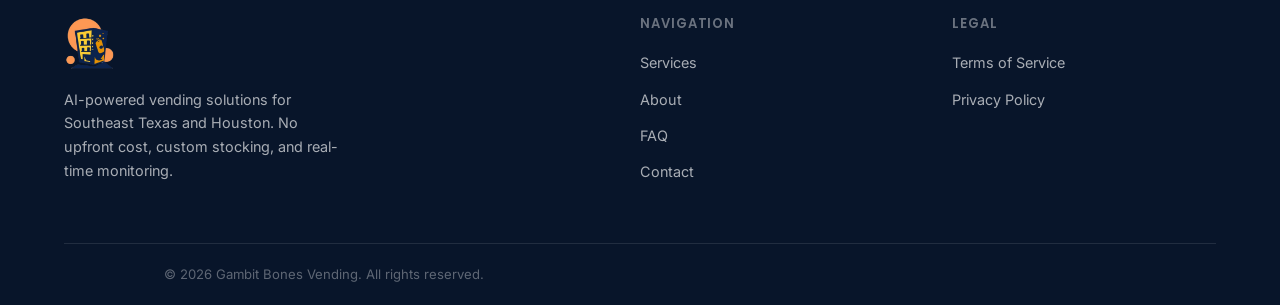
==== commit b007b8be: "Added logo, changed some styles, and updated contact info." ====
--- a/index.html
+++ b/index.html
@@ -34,11 +34,7 @@
     <nav class="nav-container" aria-label="Main navigation">
 
       <a href="#home" class="nav-logo" aria-label="Gambit Bones Vending — home">
-        <!--
-          LOGO: Replace the text below with your logo image once ready:
-          <img src="images/logo.svg" alt="Gambit Bones Vending" height="38" />
-        -->
-        <span class="logo-text">Gambit Bones <span class="logo-accent">Vending</span></span>
+        <img src="assets/Logo.png" alt="Gambit Bones Vending" class="nav-logo-img" />
       </a>
 
       <button class="nav-toggle" id="navToggle" aria-label="Toggle navigation" aria-expanded="false">
@@ -371,17 +367,15 @@
           <ul class="contact-details" role="list">
             <li>
               <i class="fa-solid fa-phone" aria-hidden="true"></i>
-              <!-- Replace with real phone number -->
-              <a href="tel:+14090000000">(409) 000-0000</a>
+              <a href="tel:+19725255331">(972) 525-5331</a>
             </li>
             <li>
               <i class="fa-solid fa-envelope" aria-hidden="true"></i>
-              <!-- Replace with real email -->
-              <a href="mailto:hello@gambitbonesvending.com">hello@gambitbonesvending.com</a>
+              <a href="mailto:info@gambitvending.com">info@gambitvending.com</a>
             </li>
             <li>
               <i class="fa-solid fa-location-dot" aria-hidden="true"></i>
-              Southeast Texas &amp; Houston, TX
+              539 W. Commerce St #8040, Dallas, TX 75208
             </li>
           </ul>
         </div>
@@ -451,7 +445,7 @@
                   type="tel"
                   id="phone"
                   name="phone"
-                  placeholder="(409) 000-0000"
+                  placeholder="(972) 525-5331"
                   required
                   autocomplete="tel"
                 />
@@ -489,7 +483,7 @@
       <div class="footer-top">
 
         <div class="footer-brand">
-          <span class="logo-text">Gambit Bones <span class="logo-accent">Vending</span></span>
+          <img src="assets/Logo.png" alt="Gambit Bones Vending" class="footer-logo-img" />
           <p>AI-powered vending solutions for Southeast Texas and Houston. No upfront cost, custom stocking, and real-time monitoring.</p>
         </div>
 
--- a/css/styles.css
+++ b/css/styles.css
@@ -1,6 +1,6 @@
 /* =============================================================
    Gambit Bones Vending — Stylesheet
-   Colors: white palette + dark green accents
+   Colors: navy + yellow & orange accents
    Fonts: Poppins (headings) + Inter (body)
 ============================================================= */
 
@@ -9,21 +9,21 @@
 ------------------------- */
 :root {
   --white: #ffffff;
-  --off-white: #f4f8f5;
-  --green-900: #132d1f;
-  --green-800: #1a3c2b;
-  --green-700: #2d6a4f;
-  --green-600: #40916c;
-  --green-400: #74c69d;
-  --green-100: #d8f3dc;
-  --green-50: #edf7f0;
-
-  --text-900: #111815;
+  --off-white: #f5f5f3;
+  --green-900: #08152a;
+  --green-800: #0e2244;
+  --green-700: #f07a1c;
+  --green-600: #d96a0e;
+  --green-400: #fcc200;
+  --green-100: #fef0cc;
+  --green-50: #fff8e8;
+
+  --text-900: #111215;
   --text-700: #374151;
   --text-500: #6b7280;
   --text-300: #d1d5db;
   --border: #e5e7eb;
-  --border-green: #c3e6cb;
+  --border-green: #fde5a0;
 
   --shadow-sm: 0 1px 3px rgba(0, 0, 0, 0.07), 0 1px 2px rgba(0, 0, 0, 0.05);
   --shadow-md: 0 4px 16px rgba(0, 0, 0, 0.09);
@@ -135,7 +135,7 @@
   border-color: var(--green-800);
   color: var(--white);
   transform: translateY(-1px);
-  box-shadow: 0 6px 20px rgba(45, 106, 79, 0.35);
+  box-shadow: 0 6px 20px rgba(240, 122, 28, 0.35);
 }
 
 .btn-outline {
@@ -224,6 +224,12 @@
 
 .nav-header.scrolled .logo-accent { color: var(--green-600); }
 
+.nav-logo-img {
+  height: 48px;
+  width: auto;
+  display: block;
+}
+
 .nav-links {
   display: flex;
   align-items: center;
@@ -264,7 +270,7 @@
 .nav-cta:hover {
   background: var(--green-800) !important;
   color: var(--white) !important;
-  box-shadow: 0 4px 14px rgba(45, 106, 79, 0.3);
+  box-shadow: 0 4px 14px rgba(240, 122, 28, 0.3);
 }
 
 /* Hamburger */
@@ -305,7 +311,7 @@
   position: relative;
   background-color: var(--green-800);
   background-image:
-    linear-gradient(to bottom, rgba(6, 20, 12, 0.80) 0%, rgba(19, 45, 31, 0.72) 60%, rgba(26, 60, 43, 0.85) 100%),
+    linear-gradient(to bottom, rgba(5, 12, 24, 0.80) 0%, rgba(14, 34, 68, 0.72) 60%, rgba(8, 21, 42, 0.85) 100%),
     url('../assets/download.webp');
   background-size: cover;
   background-position: center 20%;
@@ -319,7 +325,7 @@
   width: 700px;
   height: 700px;
   border-radius: 50%;
-  background: radial-gradient(circle, rgba(116, 198, 157, 0.08) 0%, transparent 70%);
+  background: radial-gradient(circle, rgba(252, 194, 0, 0.08) 0%, transparent 70%);
   top: 50%;
   left: 50%;
   transform: translate(-50%, -50%);
@@ -338,9 +344,9 @@
   display: inline-flex;
   align-items: center;
   gap: 7px;
-  background: rgba(116, 198, 157, 0.15);
+  background: rgba(252, 194, 0, 0.15);
   color: var(--green-400);
-  border: 1px solid rgba(116, 198, 157, 0.3);
+  border: 1px solid rgba(252, 194, 0, 0.3);
   font-family: 'Poppins', sans-serif;
   font-size: 0.78rem;
   font-weight: 600;
@@ -826,7 +832,7 @@
 .form-group input:focus,
 .form-group textarea:focus {
   border-color: var(--green-600);
-  box-shadow: 0 0 0 3px rgba(64, 145, 108, 0.15);
+  box-shadow: 0 0 0 3px rgba(240, 122, 28, 0.15);
 }
 
 .form-group textarea {
@@ -879,6 +885,13 @@
   color: var(--white);
   display: inline-block;
   margin-bottom: 14px;
+}
+
+.footer-brand .footer-logo-img {
+  height: 56px;
+  width: auto;
+  display: block;
+  margin-bottom: 16px;
 }
 
 .footer-brand p {
@@ -1021,7 +1034,7 @@
     top: 0;
     left: 0;
     right: 0;
-    background: rgba(19, 45, 31, 0.98);
+    background: rgba(14, 34, 68, 0.98);
     backdrop-filter: blur(10px);
     flex-direction: column;
     align-items: stretch;
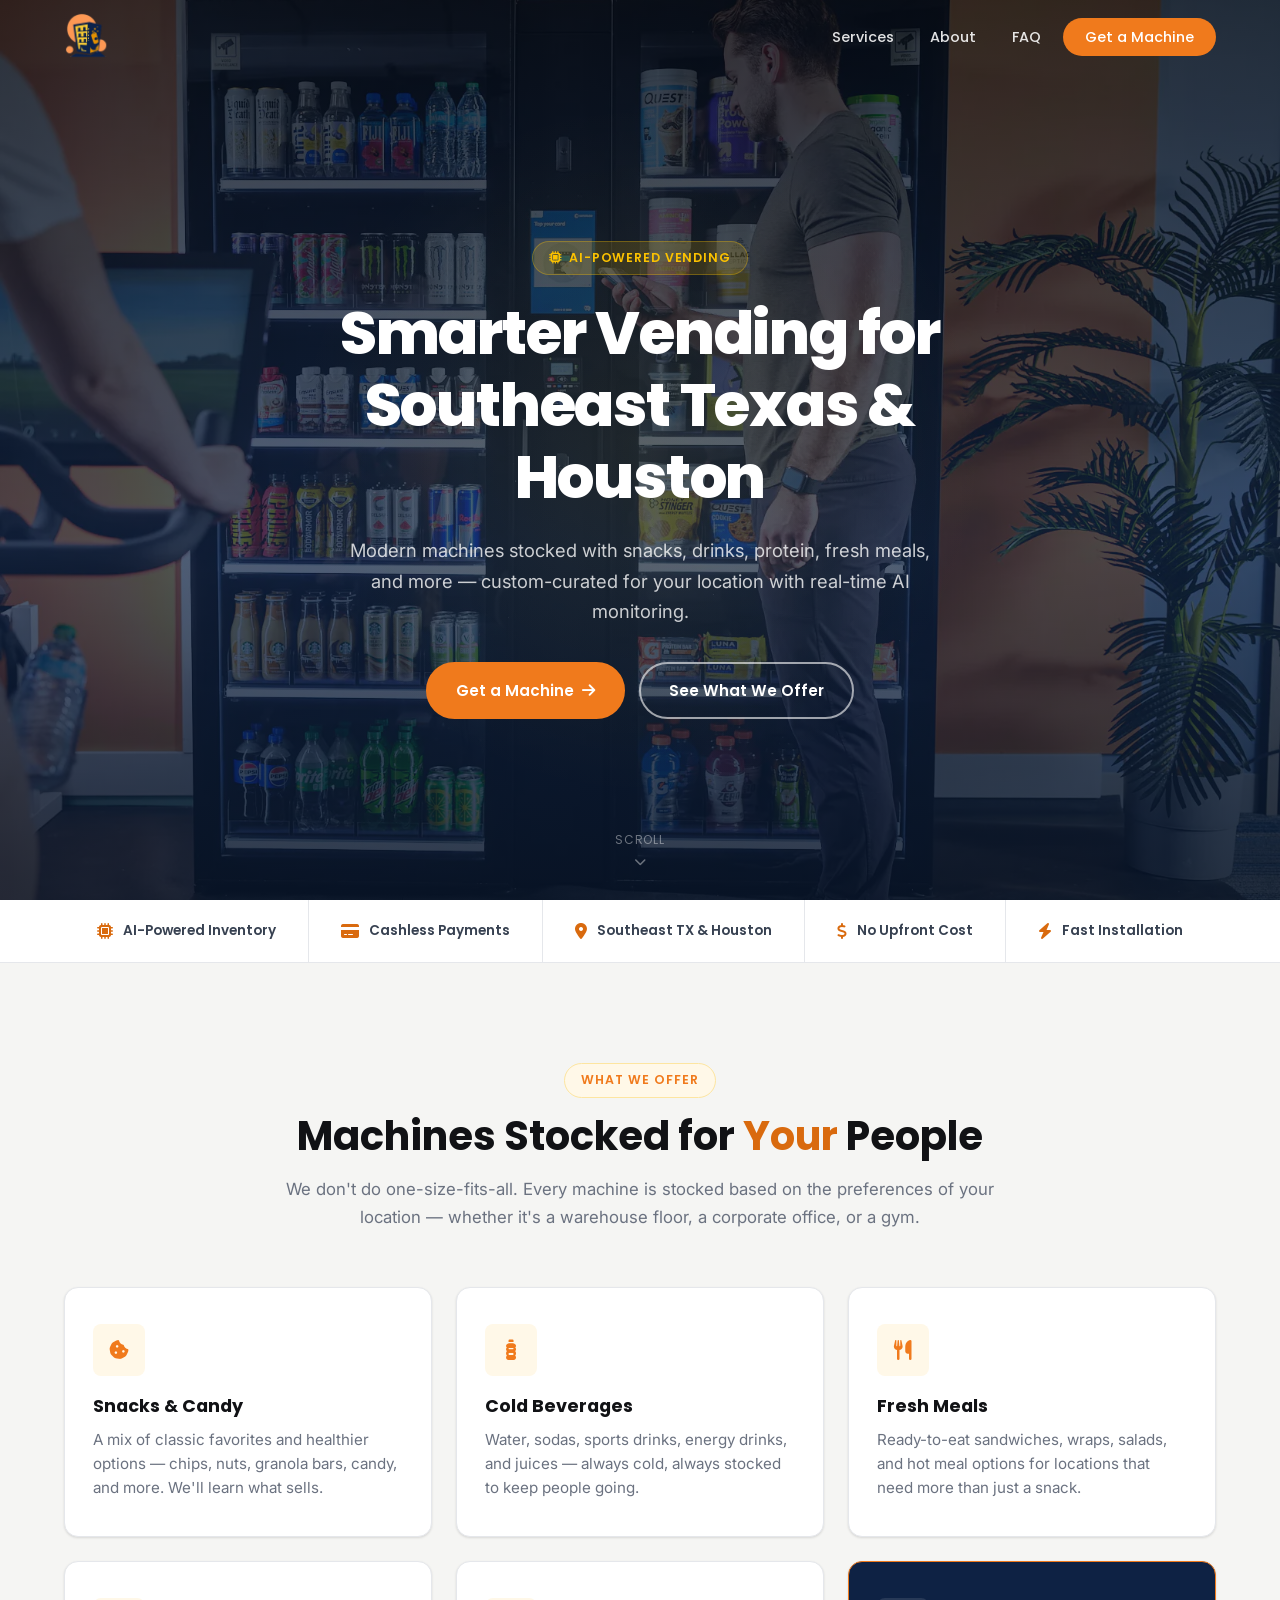
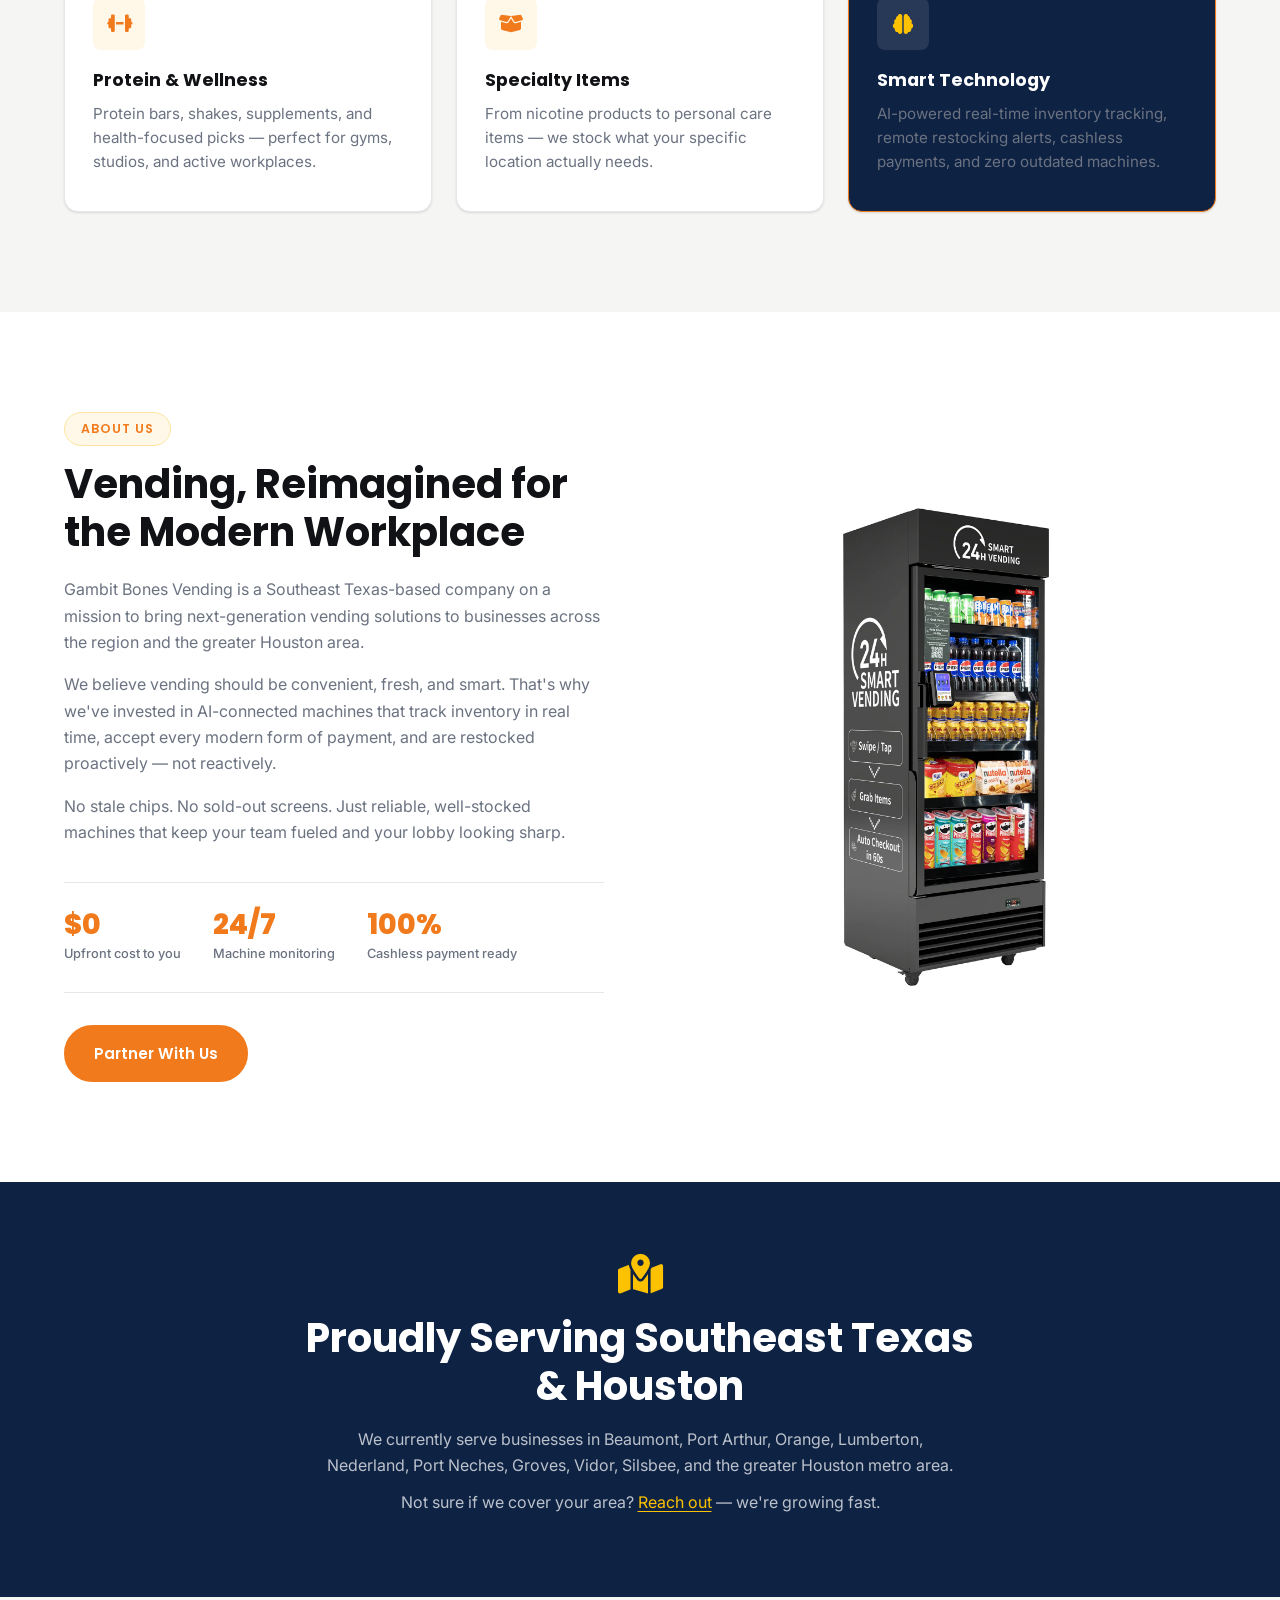
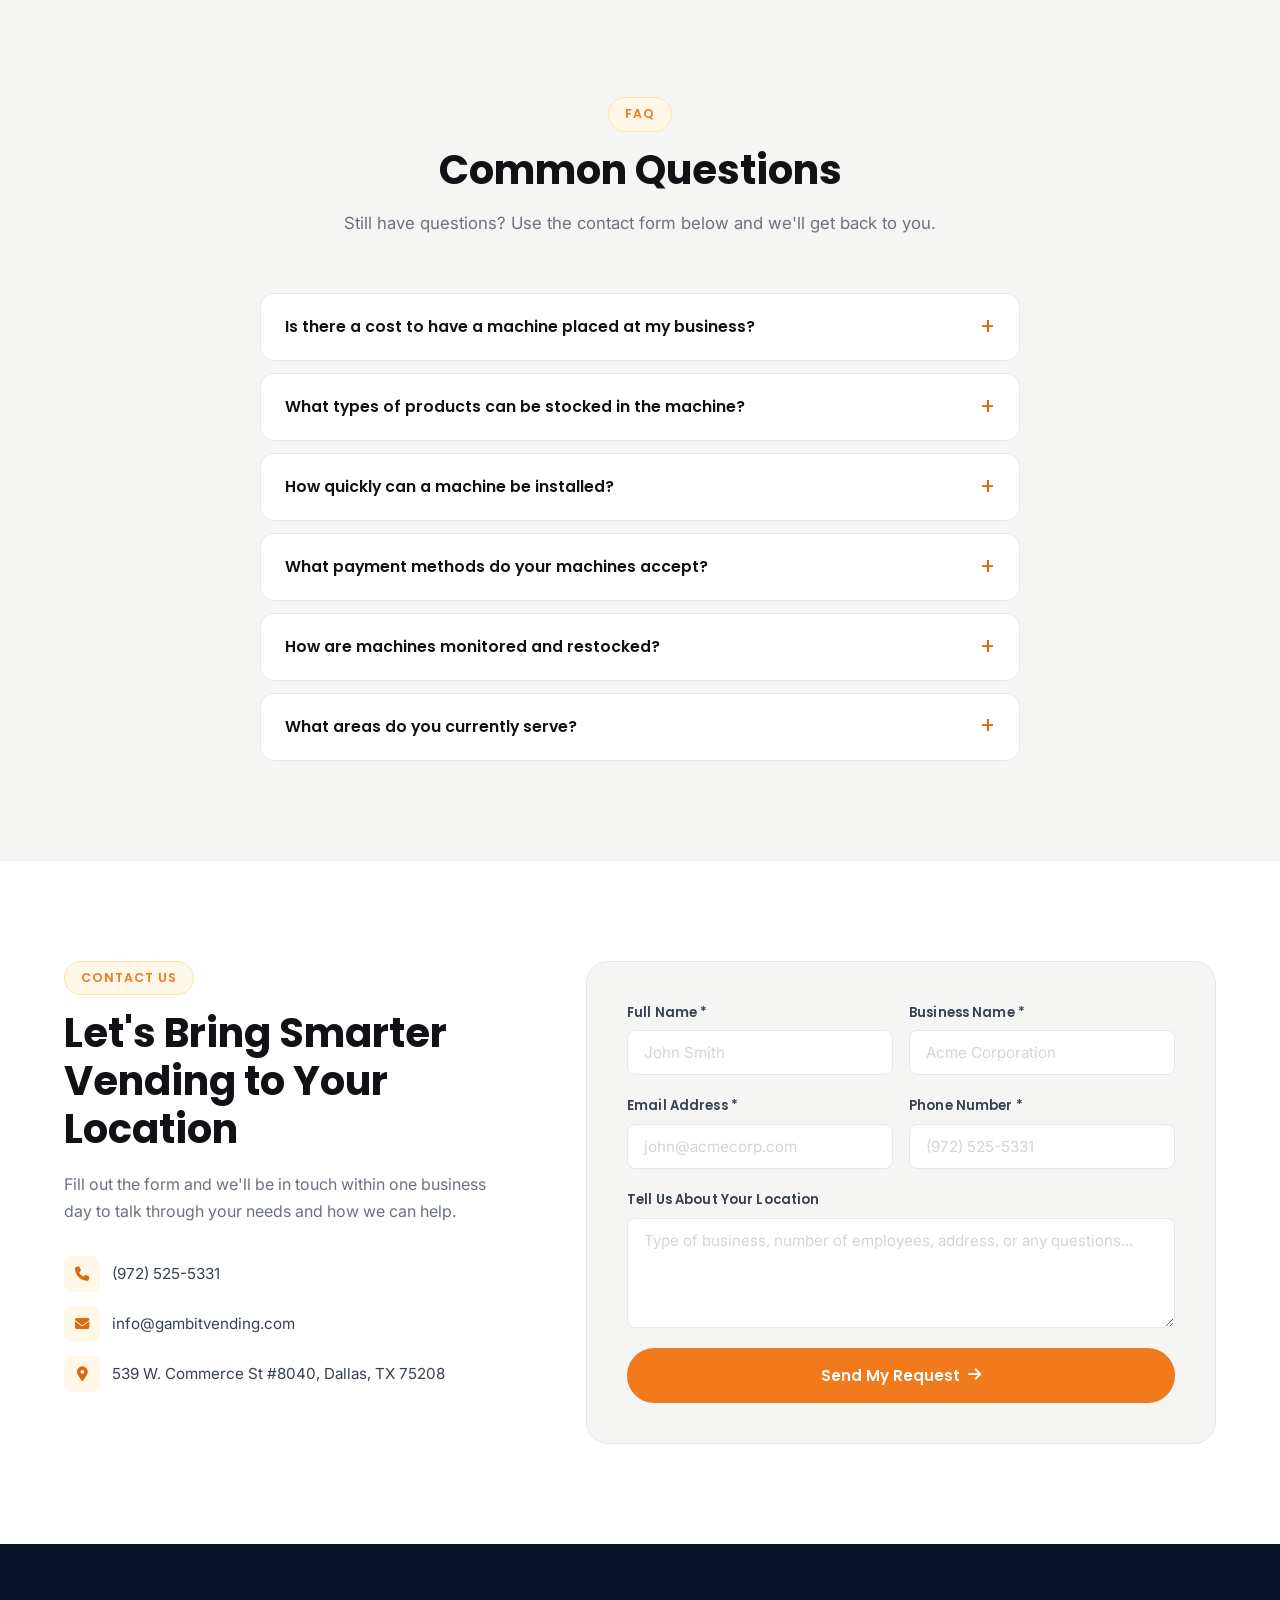
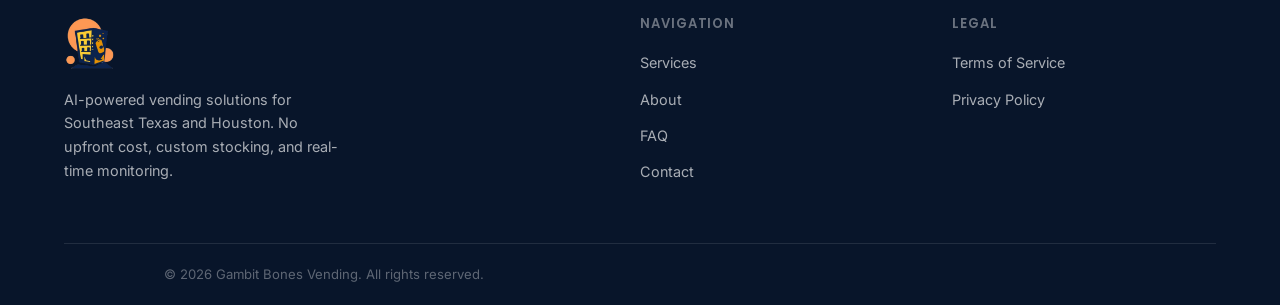
==== commit 1ac68a9f: "Added maching pic" ====
--- a/index.html
+++ b/index.html
@@ -226,15 +226,7 @@
         </div>
 
         <div class="about-image">
-          <!--
-            PHOTO: Replace this placeholder with your vending machine photo:
-            <img src="images/about-machine.jpg" alt="Gambit Bones Vending machine in an office setting"
-                 style="width:100%;border-radius:22px;object-fit:cover;" />
-          -->
-          <div class="about-image-placeholder" aria-hidden="true">
-            <i class="fa-solid fa-robot"></i>
-            <p>Add Your Machine Photo Here</p>
-          </div>
+          <img src="assets/VMachine.webp" alt="Gambit Bones Vending machine" style="width:100%;border-radius:22px;object-fit:cover;" />
         </div>
 
       </div>
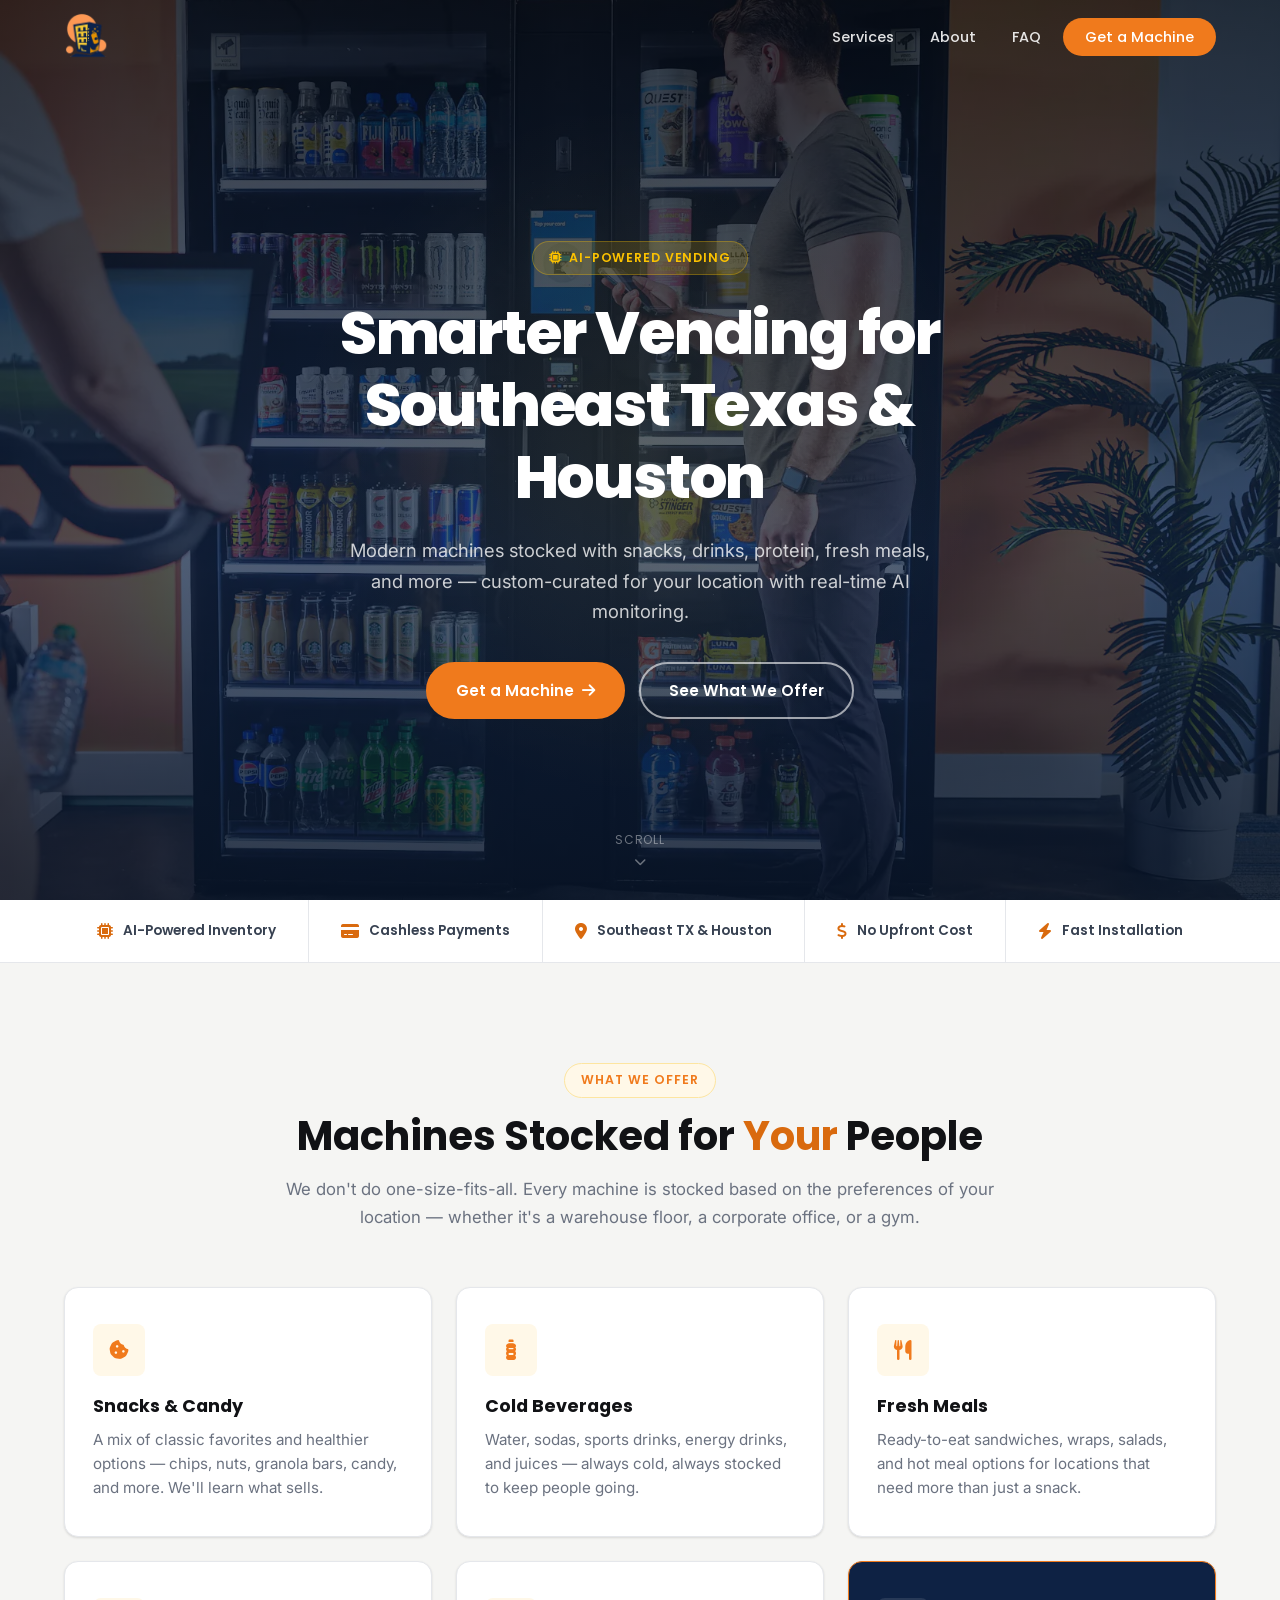
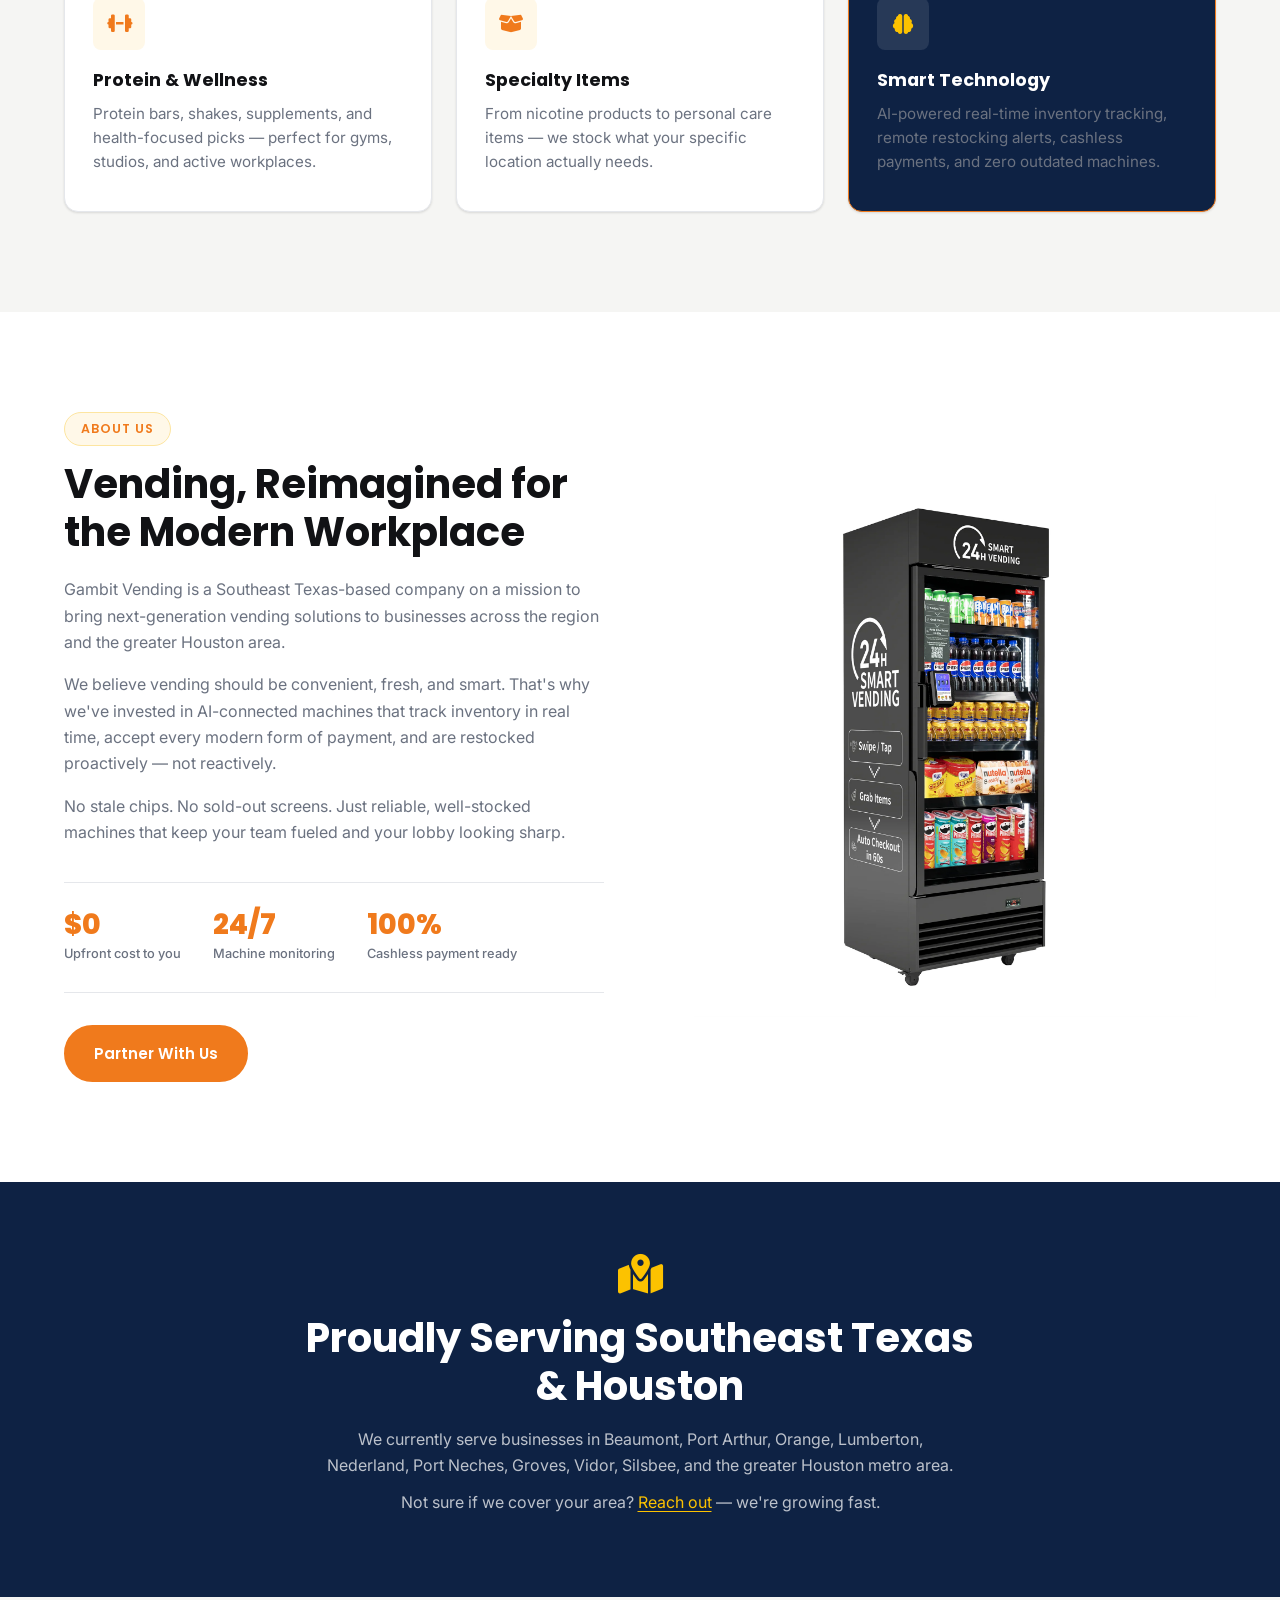
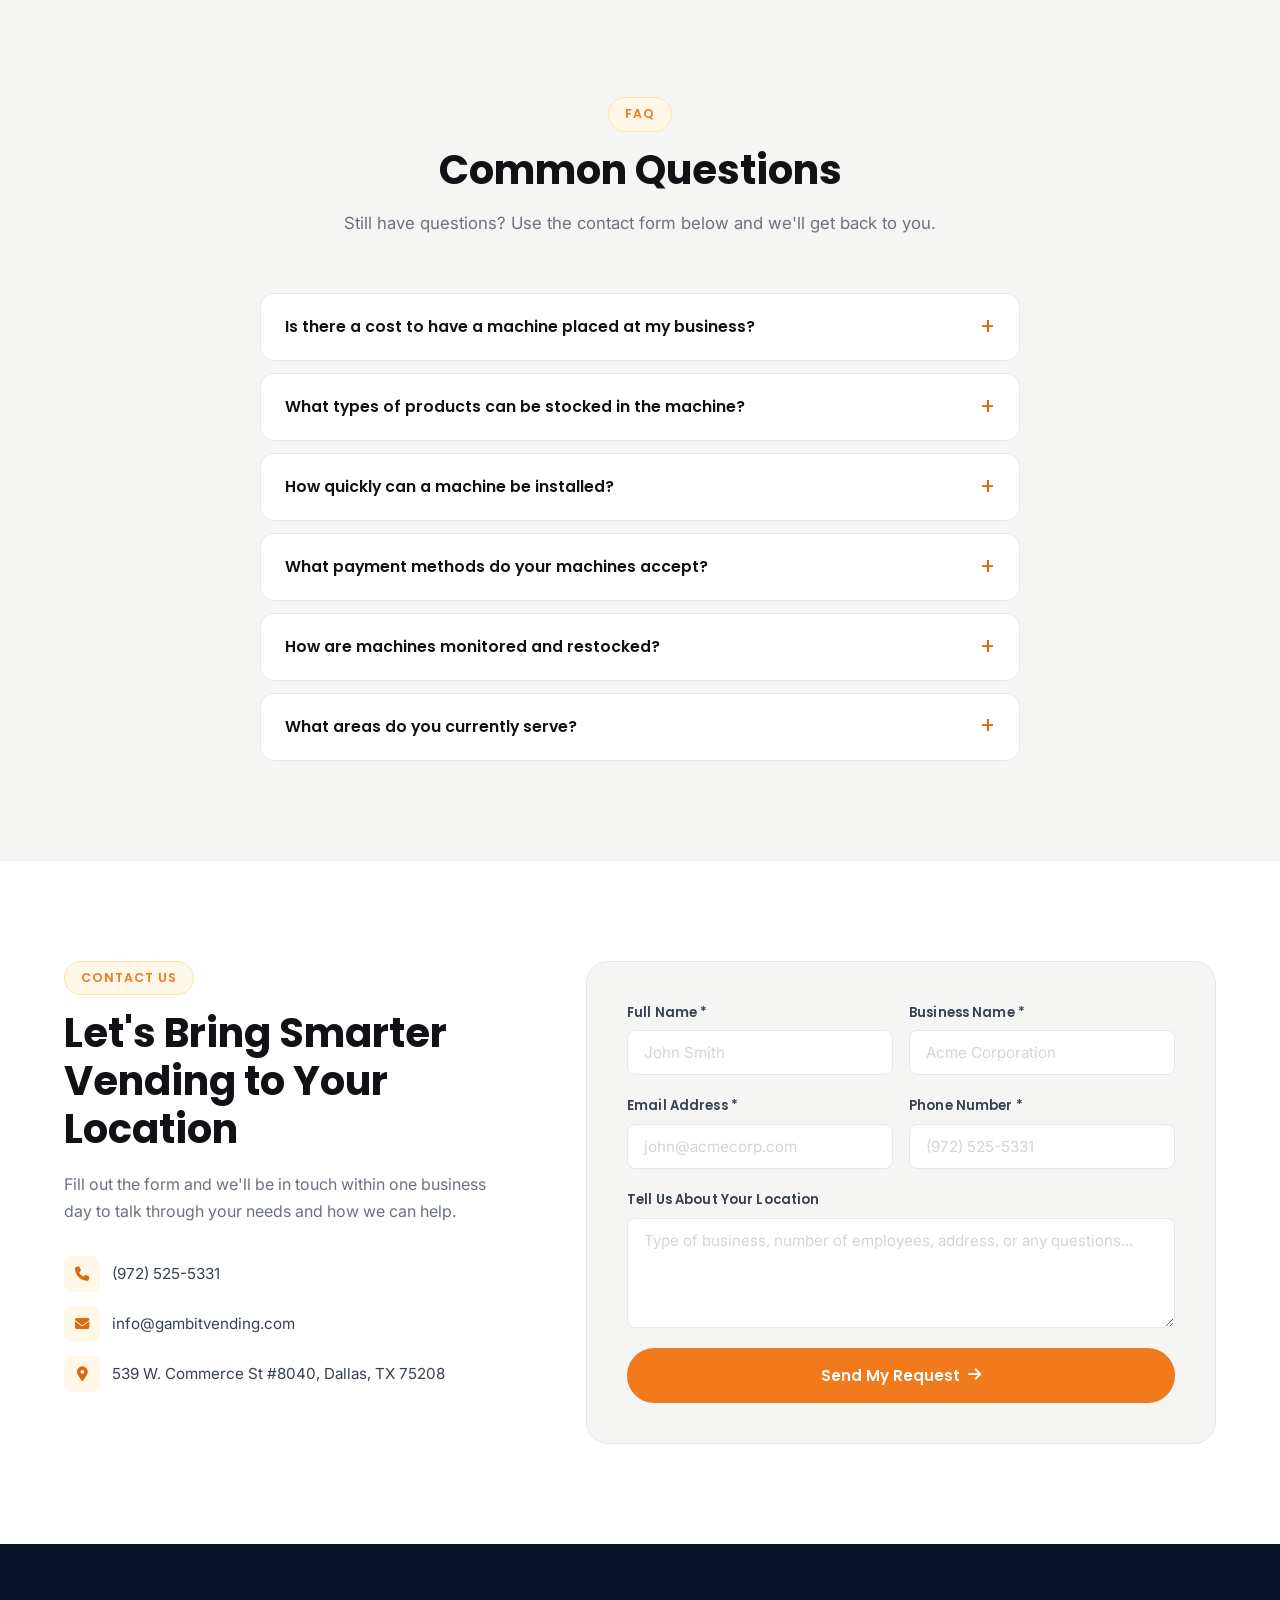
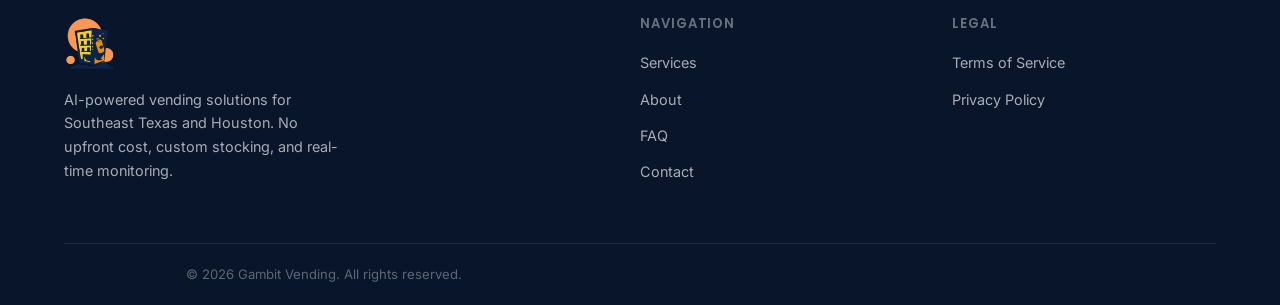
==== commit 95f41b85: "updated gambit bones to gambit vending." ====
--- a/index.html
+++ b/index.html
@@ -3,16 +3,16 @@
 <head>
   <meta charset="UTF-8" />
   <meta name="viewport" content="width=device-width, initial-scale=1.0" />
-  <meta name="description" content="Gambit Bones Vending — AI-powered vending machines serving Southeast Texas and Houston. Custom stocking, cashless payments, and smart monitoring. No upfront cost." />
+  <meta name="description" content="Gambit Vending — AI-powered vending machines serving Southeast Texas and Houston. Custom stocking, cashless payments, and smart monitoring. No upfront cost." />
   <meta name="robots" content="index, follow" />
 
   <!-- Open Graph -->
   <meta property="og:type" content="website" />
-  <meta property="og:title" content="Gambit Bones Vending | Southeast Texas & Houston" />
+  <meta property="og:title" content="Gambit Vending | Southeast Texas & Houston" />
   <meta property="og:description" content="Modern, AI-powered vending machines for your business. Custom stocking — snacks, drinks, protein, meals, and more." />
   <!-- <meta property="og:image" content="images/og-image.jpg" /> -->
 
-  <title>Gambit Bones Vending | Southeast Texas &amp; Houston</title>
+  <title>Gambit Vending | Southeast Texas &amp; Houston</title>
 
   <!-- Fonts -->
   <link rel="preconnect" href="https://fonts.googleapis.com" />
@@ -33,8 +33,8 @@
   <header class="nav-header" id="navHeader">
     <nav class="nav-container" aria-label="Main navigation">
 
-      <a href="#home" class="nav-logo" aria-label="Gambit Bones Vending — home">
-        <img src="assets/Logo.png" alt="Gambit Bones Vending" class="nav-logo-img" />
+      <a href="#home" class="nav-logo" aria-label="Gambit Vending — home">
+        <img src="assets/Logo.png" alt="Gambit Vending" class="nav-logo-img" />
       </a>
 
       <button class="nav-toggle" id="navToggle" aria-label="Toggle navigation" aria-expanded="false">
@@ -193,7 +193,7 @@
           <h2 id="aboutHeading">Vending, Reimagined for the Modern Workplace</h2>
 
           <p>
-            Gambit Bones Vending is a Southeast Texas-based company on a mission to bring
+            Gambit Vending is a Southeast Texas-based company on a mission to bring
             next-generation vending solutions to businesses across the region and the greater
             Houston area.
           </p>
@@ -226,7 +226,7 @@
         </div>
 
         <div class="about-image">
-          <img src="assets/VMachine.webp" alt="Gambit Bones Vending machine" style="width:100%;border-radius:22px;object-fit:cover;" />
+          <img src="assets/VMachine.webp" alt="Gambit Vending machine" style="width:100%;border-radius:22px;object-fit:cover;" />
         </div>
 
       </div>
@@ -475,7 +475,7 @@
       <div class="footer-top">
 
         <div class="footer-brand">
-          <img src="assets/Logo.png" alt="Gambit Bones Vending" class="footer-logo-img" />
+          <img src="assets/Logo.png" alt="Gambit Vending" class="footer-logo-img" />
           <p>AI-powered vending solutions for Southeast Texas and Houston. No upfront cost, custom stocking, and real-time monitoring.</p>
         </div>
 
@@ -500,7 +500,7 @@
       </div>
 
       <div class="footer-bottom">
-        <p>&copy; <span id="footerYear">2026</span> Gambit Bones Vending. All rights reserved.</p>
+        <p>&copy; <span id="footerYear">2026</span> Gambit Vending. All rights reserved.</p>
       </div>
 
     </div>
--- a/css/styles.css
+++ b/css/styles.css
@@ -1,5 +1,5 @@
 /* =============================================================
-   Gambit Bones Vending — Stylesheet
+   Gambit Vending — Stylesheet
    Colors: navy + yellow & orange accents
    Fonts: Poppins (headings) + Inter (body)
 ============================================================= */
@@ -572,7 +572,7 @@
   -------------------------------------------------------
   ABOUT SECTION PHOTO:
   To use a real photo, replace .about-image-placeholder
-  with: <img src="images/about-machine.jpg" alt="Gambit Bones Vending Machine" />
+  with: <img src="images/about-machine.jpg" alt="Gambit Vending Machine" />
   and add this CSS: img { border-radius: var(--radius-lg); object-fit: cover; }
   -------------------------------------------------------
 */
